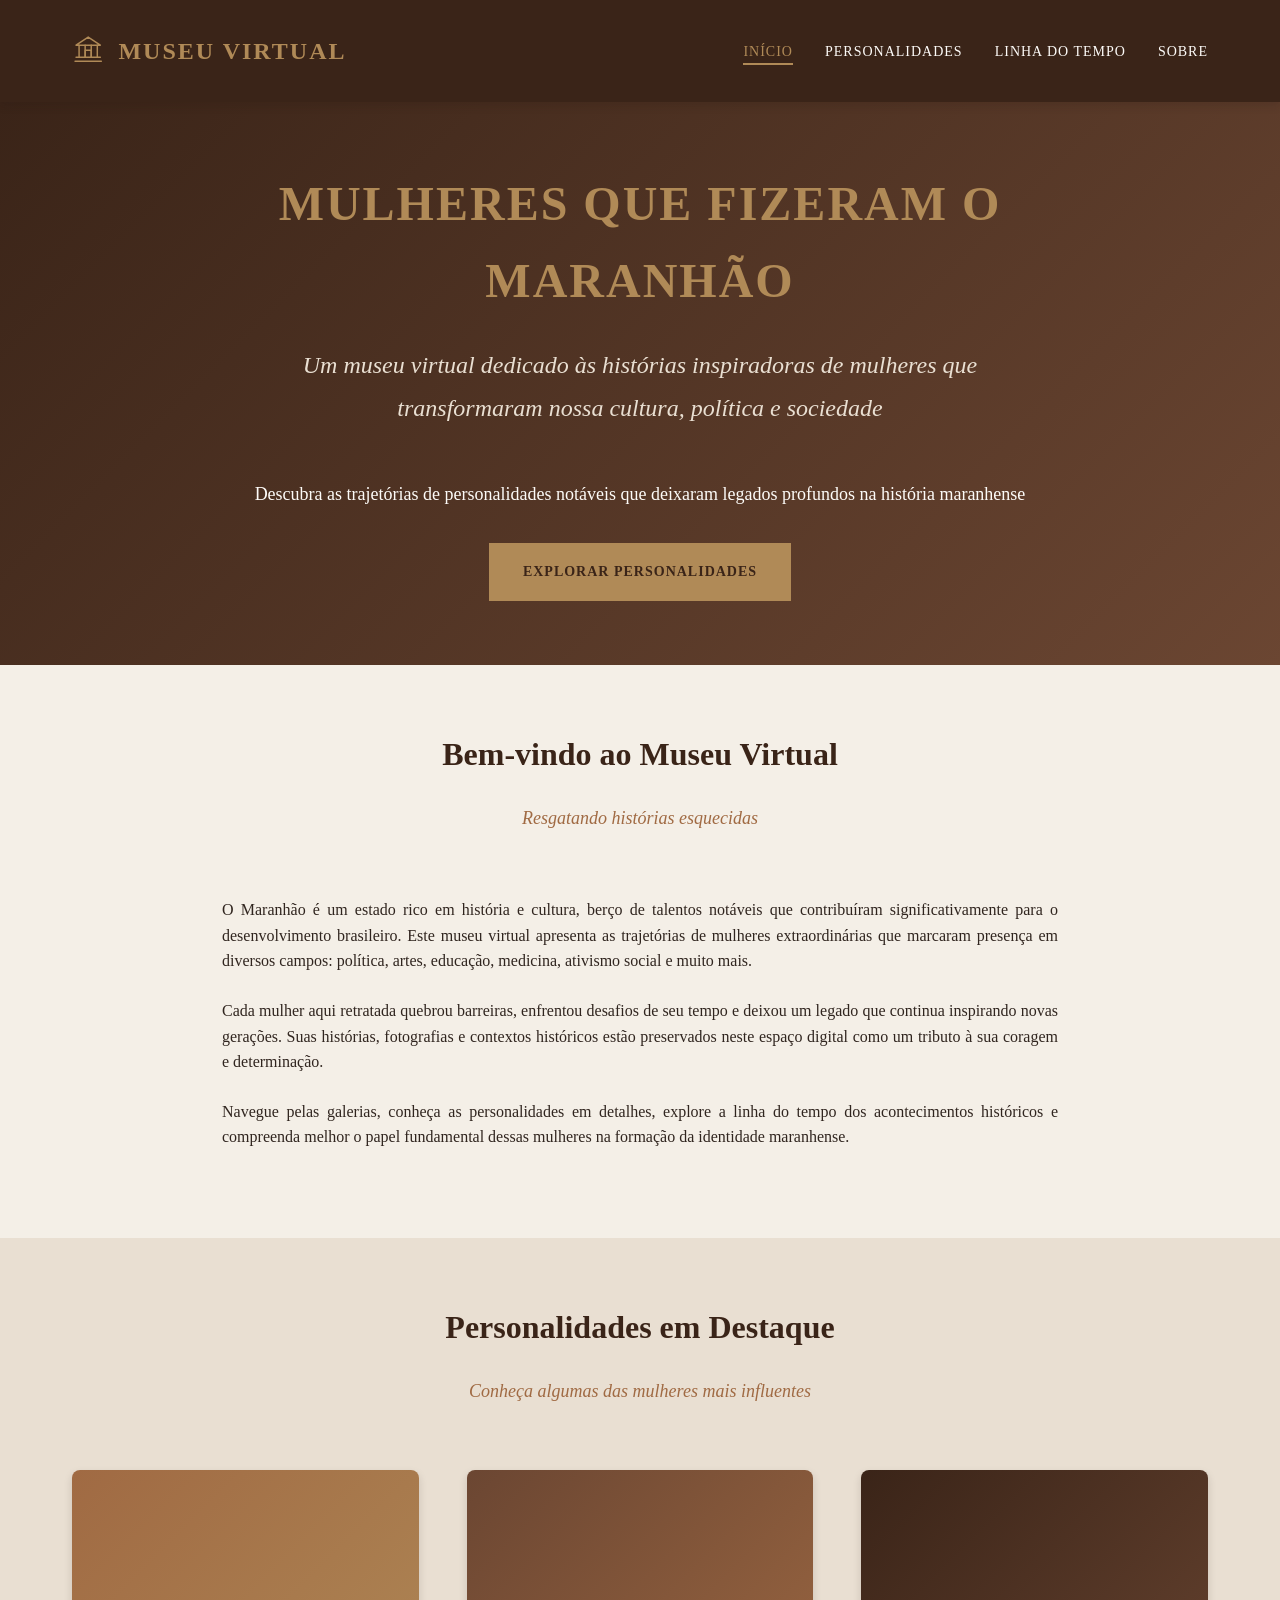
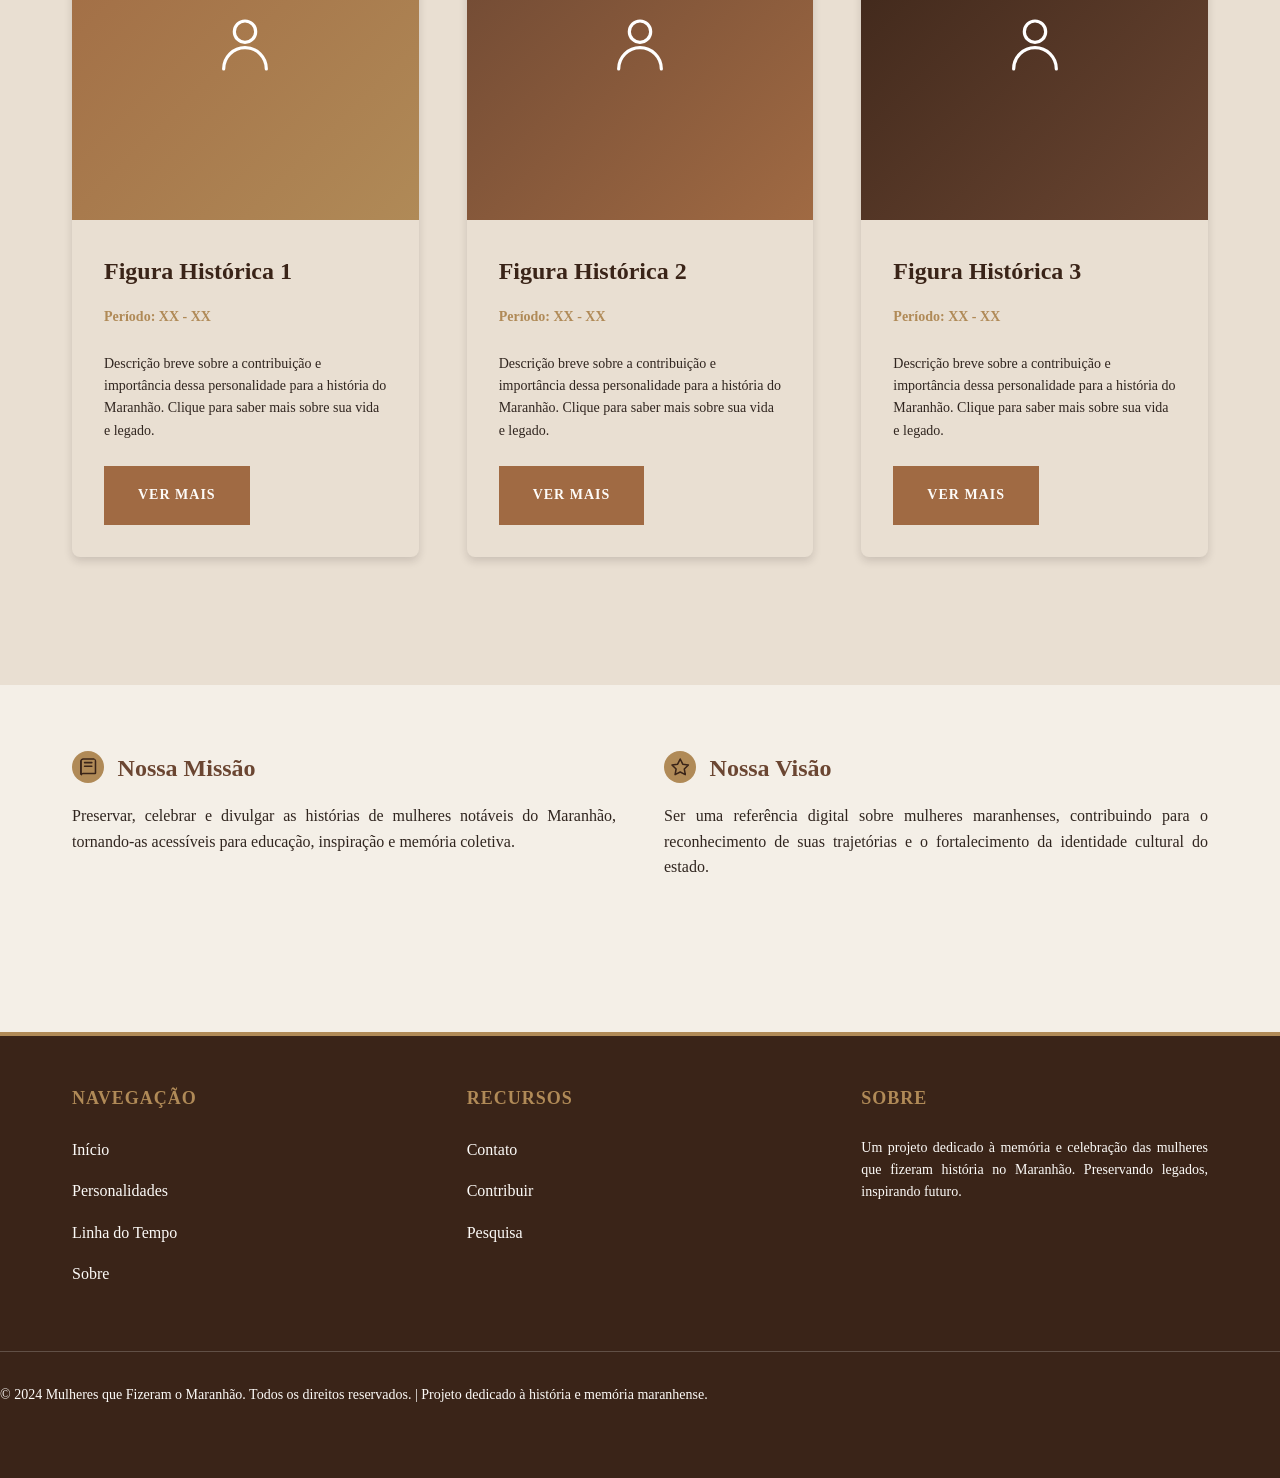
==== index.html @ a69b49c9 "project completed" ====
<!DOCTYPE html>
<html lang="pt-BR">
<head>
    <meta charset="UTF-8">
    <meta name="viewport" content="width=device-width, initial-scale=1.0">
    <meta name="description" content="Mulheres que Fizeram o Maranhão - Um museu virtual dedicado às mulheres importantes da história maranhense.">
    <title>Mulheres que Fizeram o Maranhão - Museu Virtual</title>
    <link rel="stylesheet" href="css/style.css">
</head>
<body>
    <!-- HEADER E NAVEGAÇÃO -->
    <header>
        <div class="container">
            <div class="header-content">
                <div class="logo"><svg class="icon" viewBox="0 0 32 32" aria-hidden="true"><path d="M4 12 16 4l12 8H4Z"/><path d="M7 12v12m6-12v12m6-12v12m6-12v12M4 24h24M3 28h26"/><path d="M13 24v-7h6v7"/></svg> Museu Virtual </div>
                <nav>
                    <ul>
                        <li><a href="index.html" class="active">Início</a></li>
                        <li><a href="mulheres.html">Personalidades</a></li>
                        <li><a href="timeline.html">Linha do Tempo</a></li>
                        <li><a href="sobre.html">Sobre</a></li>
                    </ul>
                </nav>
            </div>
        </div>
    </header>

    <!-- HERO SECTION -->
    <section class="hero">
        <div class="hero-content">
            <h1>Mulheres que Fizeram o Maranhão</h1>
            <p class="subtitle">Um museu virtual dedicado às histórias inspiradoras de mulheres que transformaram nossa cultura, política e sociedade</p>
            <p>Descubra as trajetórias de personalidades notáveis que deixaram legados profundos na história maranhense</p>
            <div style="margin-top: var(--spacing-lg);">
                <a href="mulheres.html" class="btn">Explorar Personalidades</a>
            </div>
        </div>
    </section>

    <!-- APRESENTAÇÃO -->
    <section>
        <div class="container-sm">
            <div class="section-title">
                <h2>Bem-vindo ao Museu Virtual</h2>
                <div class="subtitle">Resgatando histórias esquecidas</div>
            </div>
            
            <p>
                O Maranhão é um estado rico em história e cultura, berço de talentos notáveis que contribuíram significativamente para o desenvolvimento brasileiro. Este museu virtual apresenta as trajetórias de mulheres extraordinárias que marcaram presença em diversos campos: política, artes, educação, medicina, ativismo social e muito mais.
            </p>
            
            <p>
                Cada mulher aqui retratada quebrou barreiras, enfrentou desafios de seu tempo e deixou um legado que continua inspirando novas gerações. Suas histórias, fotografias e contextos históricos estão preservados neste espaço digital como um tributo à sua coragem e determinação.
            </p>
            
            <p>
                Navegue pelas galerias, conheça as personalidades em detalhes, explore a linha do tempo dos acontecimentos históricos e compreenda melhor o papel fundamental dessas mulheres na formação da identidade maranhense.
            </p>
        </div>
    </section>

    <!-- DESTAQUE: MULHERES PRINCIPAIS -->
    <section>
        <div class="container">
            <div class="section-title">
                <h2>Personalidades em Destaque</h2>
                <div class="subtitle">Conheça algumas das mulheres mais influentes</div>
            </div>

            <div class="mulheres-grid">
                <!-- Mulher 1 -->
                <div class="mulher-card">
                    <div class="mulher-card-image">
                        <div style="width: 100%; height: 100%; background: linear-gradient(135deg, #A06A43, #B08A57); display: flex; align-items: center; justify-content: center; color: white;"><svg class="icon icon-person" viewBox="0 0 24 24" aria-hidden="true"><circle cx="12" cy="7" r="4"/><path d="M4 21a8 8 0 0 1 16 0"/></svg></div>
                    </div>
                    <div class="mulher-card-content">
                        <h3>Figura Histórica 1</h3>
                        <div class="periodo">Período: XX - XX</div>
                        <p>
                            Descrição breve sobre a contribuição e importância dessa personalidade para a história do Maranhão. Clique para saber mais sobre sua vida e legado.
                        </p>
                        <a href="mulheres.html" class="btn btn-secondary" style="display: inline-block;">Ver Mais</a>
                    </div>
                </div>

                <!-- Mulher 2 -->
                <div class="mulher-card">
                    <div class="mulher-card-image">
                        <div style="width: 100%; height: 100%; background: linear-gradient(135deg, #6B4632, #A06A43); display: flex; align-items: center; justify-content: center; color: white;"><svg class="icon icon-person" viewBox="0 0 24 24" aria-hidden="true"><circle cx="12" cy="7" r="4"/><path d="M4 21a8 8 0 0 1 16 0"/></svg></div>
                    </div>
                    <div class="mulher-card-content">
                        <h3>Figura Histórica 2</h3>
                        <div class="periodo">Período: XX - XX</div>
                        <p>
                            Descrição breve sobre a contribuição e importância dessa personalidade para a história do Maranhão. Clique para saber mais sobre sua vida e legado.
                        </p>
                        <a href="mulheres.html" class="btn btn-secondary" style="display: inline-block;">Ver Mais</a>
                    </div>
                </div>

                <!-- Mulher 3 -->
                <div class="mulher-card">
                    <div class="mulher-card-image">
                        <div style="width: 100%; height: 100%; background: linear-gradient(135deg, #3A2418, #6B4632); display: flex; align-items: center; justify-content: center; color: white;"><svg class="icon icon-person" viewBox="0 0 24 24" aria-hidden="true"><circle cx="12" cy="7" r="4"/><path d="M4 21a8 8 0 0 1 16 0"/></svg></div>
                    </div>
                    <div class="mulher-card-content">
                        <h3>Figura Histórica 3</h3>
                        <div class="periodo">Período: XX - XX</div>
                        <p>
                            Descrição breve sobre a contribuição e importância dessa personalidade para a história do Maranhão. Clique para saber mais sobre sua vida e legado.
                        </p>
                        <a href="mulheres.html" class="btn btn-secondary" style="display: inline-block;">Ver Mais</a>
                    </div>
                </div>
            </div>
        </div>
    </section>

    <!-- MISSÃO E VISÃO -->
    <section>
        <div class="container">
            <div style="display: grid; grid-template-columns: 1fr 1fr; gap: var(--spacing-xl);">
                <div>
                    <h3><svg class="icon" viewBox="0 0 24 24" aria-hidden="true"><path d="M4 5.5A2.5 2.5 0 0 1 6.5 3H20v16H6.5A2.5 2.5 0 0 0 4 21V5.5Z"/><path d="M4 5.5V21m4-14h8m-8 4h8"/></svg> Nossa Missão</h3>
                    <p>
                        Preservar, celebrar e divulgar as histórias de mulheres notáveis do Maranhão, tornando-as acessíveis para educação, inspiração e memória coletiva.
                    </p>
                </div>
                <div>
                    <h3><svg class="icon" viewBox="0 0 24 24" aria-hidden="true"><path d="m12 3 2.8 5.7 6.2.9-4.5 4.4 1.1 6.2-5.6-2.9-5.6 2.9 1.1-6.2L3 9.6l6.2-.9L12 3Z"/></svg> Nossa Visão</h3>
                    <p>
                        Ser uma referência digital sobre mulheres maranhenses, contribuindo para o reconhecimento de suas trajetórias e o fortalecimento da identidade cultural do estado.
                    </p>
                </div>
            </div>
        </div>
    </section>

    <!-- FOOTER -->
    <footer>
        <div class="container">
            <div>
                <h4>Navegação</h4>
                <ul>
                    <li><a href="index.html">Início</a></li>
                    <li><a href="mulheres.html">Personalidades</a></li>
                    <li><a href="timeline.html">Linha do Tempo</a></li>
                    <li><a href="sobre.html">Sobre</a></li>
                </ul>
            </div>
            
            <div>
                <h4>Recursos</h4>
                <ul>
                    <li><a href="#contato">Contato</a></li>
                    <li><a href="#contribuir">Contribuir</a></li>
                    <li><a href="#pesquisa">Pesquisa</a></li>
                </ul>
            </div>
            
            <div>
                <h4>Sobre</h4>
                <p style="font-size: var(--font-size-sm);">
                    Um projeto dedicado à memória e celebração das mulheres que fizeram história no Maranhão. Preservando legados, inspirando futuro.
                </p>
            </div>
        </div>
        
        <div class="footer-bottom">
            <p>&copy; 2024 Mulheres que Fizeram o Maranhão. Todos os direitos reservados. | Projeto dedicado à história e memória maranhense.</p>
        </div>
    </footer>
</body>
</html>
---- css/style.css ----
/* ====================================
   VARIÁVEIS DE CORES
   ==================================== */
:root {
  --color-primary: #3A2418;
  --color-secondary: #6B4632;
  --color-accent: #A06A43;
  --color-gold: #B08A57;
  --color-background: #F4EFE7;
  --color-surface: #E9DFD2;
  --color-dark: #211711;
  --color-text: #30251F;
  --color-light: #FDFBF8;
  --color-green: #2D4A3E;
  
  /* Espaçamento e dimensões */
  --spacing-xs: 0.5rem;
  --spacing-sm: 1rem;
  --spacing-md: 1.5rem;
  --spacing-lg: 2rem;
  --spacing-xl: 3rem;
  --spacing-xxl: 4rem;
  
  /* Tipografia */
  --font-size-base: 16px;
  --font-size-sm: 14px;
  --font-size-md: 18px;
  --font-size-lg: 24px;
  --font-size-xl: 32px;
  --font-size-xxl: 48px;
  
  /* Sombras e transições */
  --shadow-sm: 0 2px 4px rgba(33, 23, 17, 0.1);
  --shadow-md: 0 4px 8px rgba(33, 23, 17, 0.15);
  --shadow-lg: 0 8px 16px rgba(33, 23, 17, 0.2);
  --transition-smooth: all 0.3s ease-in-out;
}

/* ====================================
   RESET E ESTILOS GLOBAIS
   ==================================== */
* {
  margin: 0;
  padding: 0;
  box-sizing: border-box;
}

html {
  scroll-behavior: smooth;
}

body {
  font-family: 'Georgia', 'Times New Roman', serif;
  font-size: var(--font-size-base);
  line-height: 1.6;
  color: var(--color-text);
  background-color: var(--color-background);
}

/* ====================================
   TIPOGRAFIA
   ==================================== */
h1 {
  font-size: var(--font-size-xxl);
  font-weight: 700;
  color: var(--color-primary);
  margin-bottom: var(--spacing-md);
  letter-spacing: -0.5px;
}

h2 {
  font-size: var(--font-size-xl);
  font-weight: 700;
  color: var(--color-primary);
  margin-bottom: var(--spacing-md);
  border-bottom: 3px solid var(--color-gold);
  padding-bottom: var(--spacing-sm);
  display: inline-block;
}

h3 {
  font-size: var(--font-size-lg);
  font-weight: 600;
  color: var(--color-secondary);
  margin-bottom: var(--spacing-sm);
}

h4 {
  font-size: var(--font-size-md);
  font-weight: 600;
  color: var(--color-text);
  margin-bottom: var(--spacing-sm);
}

p {
  margin-bottom: var(--spacing-md);
  text-align: justify;
}

a {
  color: var(--color-accent);
  text-decoration: none;
  transition: var(--transition-smooth);
  border-bottom: 1px solid transparent;
}

a:hover {
  color: var(--color-gold);
  border-bottom: 1px solid var(--color-gold);
}

/* ====================================
   CONTAINER E LAYOUT
   ==================================== */
.container {
  max-width: 1200px;
  margin: 0 auto;
  padding: 0 var(--spacing-lg);
}

.container-sm {
  max-width: 900px;
  margin: 0 auto;
  padding: 0 var(--spacing-lg);
}

/* ====================================
   HEADER E NAVEGAÇÃO
   ==================================== */
header {
  background-color: var(--color-primary);
  color: var(--color-light);
  padding: var(--spacing-lg) 0;
  position: sticky;
  top: 0;
  z-index: 100;
  box-shadow: var(--shadow-md);
}

.header-content {
  display: flex;
  justify-content: space-between;
  align-items: center;
  flex-wrap: wrap;
}

.logo {
  font-size: var(--font-size-lg);
  font-weight: 700;
  text-transform: uppercase;
  letter-spacing: 2px;
  color: var(--color-gold);
}

.icon {
  width: 1.35em;
  height: 1.35em;
  display: inline-block;
  padding: 0.22em;
  margin-right: 0.3em;
  vertical-align: -0.32em;
  color: var(--color-primary);
  background-color: var(--color-gold);
  border-radius: 50%;
  fill: none;
  stroke: currentColor;
  stroke-linecap: round;
  stroke-linejoin: round;
  stroke-width: 1.7;
  transition: transform var(--transition-smooth), background-color var(--transition-smooth);
}

h3:hover .icon {
  transform: translateY(-2px) rotate(-4deg);
  background-color: var(--color-accent);
}

.icon-person {
  width: 4rem;
  height: 4rem;
  padding: 0;
  margin: 0;
  color: currentColor;
  background-color: transparent;
  border-radius: 0;
  stroke-width: 1.2;
}

.logo .icon {
  width: 1.35em;
  height: 1.35em;
  padding: 0;
  margin-right: 0.25em;
  color: var(--color-gold);
  background-color: transparent;
  border-radius: 0;
  vertical-align: -0.28em;
  stroke-width: 1.45;
}

nav ul {
  list-style: none;
  display: flex;
  gap: var(--spacing-lg);
  flex-wrap: wrap;
}

nav a {
  color: var(--color-light);
  font-size: var(--font-size-sm);
  text-transform: uppercase;
  letter-spacing: 1px;
  border-bottom: 2px solid transparent;
  padding-bottom: 4px;
}

nav a:hover {
  border-bottom-color: var(--color-gold);
  color: var(--color-gold);
}

nav a.active {
  color: var(--color-gold);
  border-bottom-color: var(--color-gold);
}

/* ====================================
   HERO SECTION
   ==================================== */
.hero {
  background: linear-gradient(135deg, var(--color-primary) 0%, var(--color-secondary) 100%);
  color: var(--color-light);
  padding: var(--spacing-xxl) 0;
  text-align: center;
  min-height: 500px;
  display: flex;
  align-items: center;
  justify-content: center;
}

.hero-content {
  max-width: 800px;
}

.hero h1 {
  font-size: var(--font-size-xxl);
  color: var(--color-gold);
  margin-bottom: var(--spacing-md);
  text-transform: uppercase;
  letter-spacing: 2px;
}

.hero .subtitle {
  font-size: var(--font-size-lg);
  color: var(--color-surface);
  margin-bottom: var(--spacing-xl);
  font-style: italic;
}

.hero p {
  font-size: var(--font-size-md);
  line-height: 1.8;
  text-align: center;
}

/* ====================================
   BOTÕES
   ==================================== */
.btn {
  display: inline-block;
  padding: var(--spacing-sm) var(--spacing-lg);
  background-color: var(--color-gold);
  color: var(--color-primary);
  border: 2px solid var(--color-gold);
  font-weight: 600;
  text-transform: uppercase;
  letter-spacing: 1px;
  cursor: pointer;
  transition: var(--transition-smooth);
  font-size: var(--font-size-sm);
}

.btn:hover {
  background-color: transparent;
  color: var(--color-gold);
}

.btn-secondary {
  background-color: var(--color-accent);
  border-color: var(--color-accent);
  color: var(--color-light);
}

.btn-secondary:hover {
  background-color: transparent;
  color: var(--color-accent);
}

/* ====================================
   GRID DE MULHERES
   ==================================== */
.mulheres-grid {
  display: grid;
  grid-template-columns: repeat(auto-fit, minmax(300px, 1fr));
  gap: var(--spacing-xl);
  margin: var(--spacing-xxl) 0;
}

.mulher-card {
  background-color: var(--color-surface);
  border-radius: 8px;
  overflow: hidden;
  box-shadow: var(--shadow-md);
  transition: var(--transition-smooth);
  cursor: pointer;
}

.mulher-card:hover {
  transform: translateY(-8px);
  box-shadow: var(--shadow-lg);
}

.mulher-card-image {
  width: 100%;
  height: 350px;
  background-color: var(--color-gold);
  overflow: hidden;
}

.mulher-card-image img {
  width: 100%;
  height: 100%;
  object-fit: cover;
  transition: var(--transition-smooth);
}

.mulher-card:hover .mulher-card-image img {
  transform: scale(1.05);
}

.mulher-card-content {
  padding: var(--spacing-lg);
}

.mulher-card-content h3 {
  color: var(--color-primary);
  margin-bottom: var(--spacing-sm);
  font-size: var(--font-size-lg);
}

.mulher-card-content .periodo {
  color: var(--color-gold);
  font-size: var(--font-size-sm);
  font-weight: 600;
  margin-bottom: var(--spacing-md);
}

.mulher-card-content p {
  color: var(--color-text);
  font-size: var(--font-size-sm);
  line-height: 1.6;
  text-align: left;
  margin-bottom: var(--spacing-md);
}

/* ====================================
   SEÇÕES
   ==================================== */
section {
  padding: var(--spacing-xxl) 0;
}

section:nth-child(even) {
  background-color: var(--color-surface);
}

.section-title {
  text-align: center;
  margin-bottom: var(--spacing-xxl);
}

.section-title h2 {
  display: block;
  border: none;
  padding: 0;
  font-size: var(--font-size-xl);
}

.section-title .subtitle {
  color: var(--color-accent);
  font-style: italic;
  font-size: var(--font-size-md);
  margin-top: var(--spacing-sm);
}

/* ====================================
   TIMELINE
   ==================================== */
.timeline {
  position: relative;
  padding: var(--spacing-xl) 0;
}

.timeline::before {
  content: '';
  position: absolute;
  left: 50%;
  top: 0;
  bottom: 0;
  width: 3px;
  background-color: var(--color-gold);
  transform: translateX(-50%);
}

.timeline-item {
  margin-bottom: var(--spacing-xxl);
  position: relative;
}

.timeline-item:nth-child(odd) .timeline-content {
  margin-left: 0;
  margin-right: auto;
  width: calc(50% - 2rem);
  text-align: right;
}

.timeline-item:nth-child(even) .timeline-content {
  margin-left: auto;
  margin-right: 0;
  width: calc(50% - 2rem);
  text-align: left;
}

.timeline-dot {
  position: absolute;
  left: 50%;
  top: 0;
  width: 16px;
  height: 16px;
  background-color: var(--color-gold);
  border: 4px solid var(--color-primary);
  border-radius: 50%;
  transform: translateX(-50%);
}

.timeline-content {
  background-color: var(--color-light);
  padding: var(--spacing-lg);
  border-radius: 8px;
  box-shadow: var(--shadow-sm);
}

.timeline-content h3 {
  color: var(--color-primary);
  margin-bottom: var(--spacing-sm);
}

.timeline-year {
  color: var(--color-gold);
  font-weight: 700;
  font-size: var(--font-size-lg);
  margin-bottom: var(--spacing-sm);
}

/* ====================================
   RODAPÉ
   ==================================== */
footer {
  background-color: var(--color-primary);
  color: var(--color-light);
  padding: var(--spacing-xl) 0;
  margin-top: var(--spacing-xxl);
  border-top: 4px solid var(--color-gold);
}

footer .container {
  display: grid;
  grid-template-columns: repeat(auto-fit, minmax(250px, 1fr));
  gap: var(--spacing-xl);
  margin-bottom: var(--spacing-xl);
}

footer h4 {
  color: var(--color-gold);
  margin-bottom: var(--spacing-md);
  text-transform: uppercase;
  letter-spacing: 1px;
}

footer ul {
  list-style: none;
}

footer ul li {
  margin-bottom: var(--spacing-sm);
}

footer a {
  color: var(--color-light);
  border-bottom-color: transparent;
}

footer a:hover {
  color: var(--color-gold);
  border-bottom-color: var(--color-gold);
}

.footer-bottom {
  text-align: center;
  padding-top: var(--spacing-lg);
  border-top: 1px solid rgba(255, 255, 255, 0.2);
  font-size: var(--font-size-sm);
}

/* ====================================
   DETALHES DE MULHER
   ==================================== */
.mulher-detalhes {
  display: grid;
  grid-template-columns: 1fr 1fr;
  gap: var(--spacing-xl);
  align-items: start;
  margin: var(--spacing-xxl) 0;
}

.mulher-detalhes-image {
  width: 100%;
  border-radius: 8px;
  overflow: hidden;
  box-shadow: var(--shadow-lg);
}

.mulher-detalhes-image img {
  width: 100%;
  height: auto;
  display: block;
}

.mulher-detalhes-content h2 {
  border: none;
  padding: 0;
  margin-bottom: var(--spacing-sm);
}

.mulher-detalhes-content .periodo {
  color: var(--color-gold);
  font-size: var(--font-size-md);
  font-weight: 600;
  margin-bottom: var(--spacing-lg);
  display: block;
}

.mulher-detalhes-content p {
  text-align: justify;
  margin-bottom: var(--spacing-md);
}

.destaque {
  background-color: var(--color-light);
  border-left: 4px solid var(--color-gold);
  padding: var(--spacing-lg);
  margin: var(--spacing-lg) 0;
  border-radius: 4px;
}

.destaque p {
  margin-bottom: 0;
  font-style: italic;
  color: var(--color-secondary);
}

/* ====================================
   SOBRE
   ==================================== */
.about-section {
  display: grid;
  grid-template-columns: 1fr 1fr;
  gap: var(--spacing-xl);
  align-items: center;
}

.about-image {
  width: 100%;
  border-radius: 8px;
  overflow: hidden;
  box-shadow: var(--shadow-lg);
}

.about-image img {
  width: 100%;
  height: auto;
  display: block;
}

.about-content h2 {
  border: none;
  padding: 0;
  margin-bottom: var(--spacing-md);
}

.about-content p {
  text-align: justify;
  margin-bottom: var(--spacing-md);
}

/* ====================================
   RESPONSIVIDADE
   ==================================== */
@media (max-width: 768px) {
  .container,
  .container-sm {
    padding: 0 var(--spacing-md);
  }
  
  .header-content {
    flex-direction: column;
    gap: var(--spacing-md);
  }
  
  nav ul {
    gap: var(--spacing-md);
    justify-content: center;
    width: 100%;
  }
  
  h1 {
    font-size: var(--font-size-xl);
  }
  
  h2 {
    font-size: var(--font-size-lg);
  }
  
  .hero {
    min-height: 350px;
    padding: var(--spacing-xl) 0;
  }
  
  .hero h1 {
    font-size: var(--font-size-xl);
  }
  
  .hero .subtitle {
    font-size: var(--font-size-md);
  }
  
  .mulheres-grid {
    grid-template-columns: 1fr;
  }
  
  .timeline::before {
    left: 0;
  }
  
  .timeline-item:nth-child(odd) .timeline-content,
  .timeline-item:nth-child(even) .timeline-content {
    width: 100%;
    margin-left: var(--spacing-xl);
    margin-right: 0;
    text-align: left;
  }
  
  .timeline-dot {
    left: 0;
  }
  
  .mulher-detalhes,
  .about-section {
    grid-template-columns: 1fr;
  }
  
  footer .container {
    grid-template-columns: 1fr;
  }
}

@media (max-width: 480px) {
  body {
    font-size: 14px;
  }
  
  h1 {
    font-size: var(--font-size-lg);
  }
  
  h2 {
    font-size: var(--font-size-md);
  }
  
  .btn {
    padding: var(--spacing-xs) var(--spacing-md);
    font-size: 12px;
  }
  
  nav ul {
    flex-direction: column;
    gap: var(--spacing-sm);
  }
  
  section {
    padding: var(--spacing-xl) 0;
  }
}
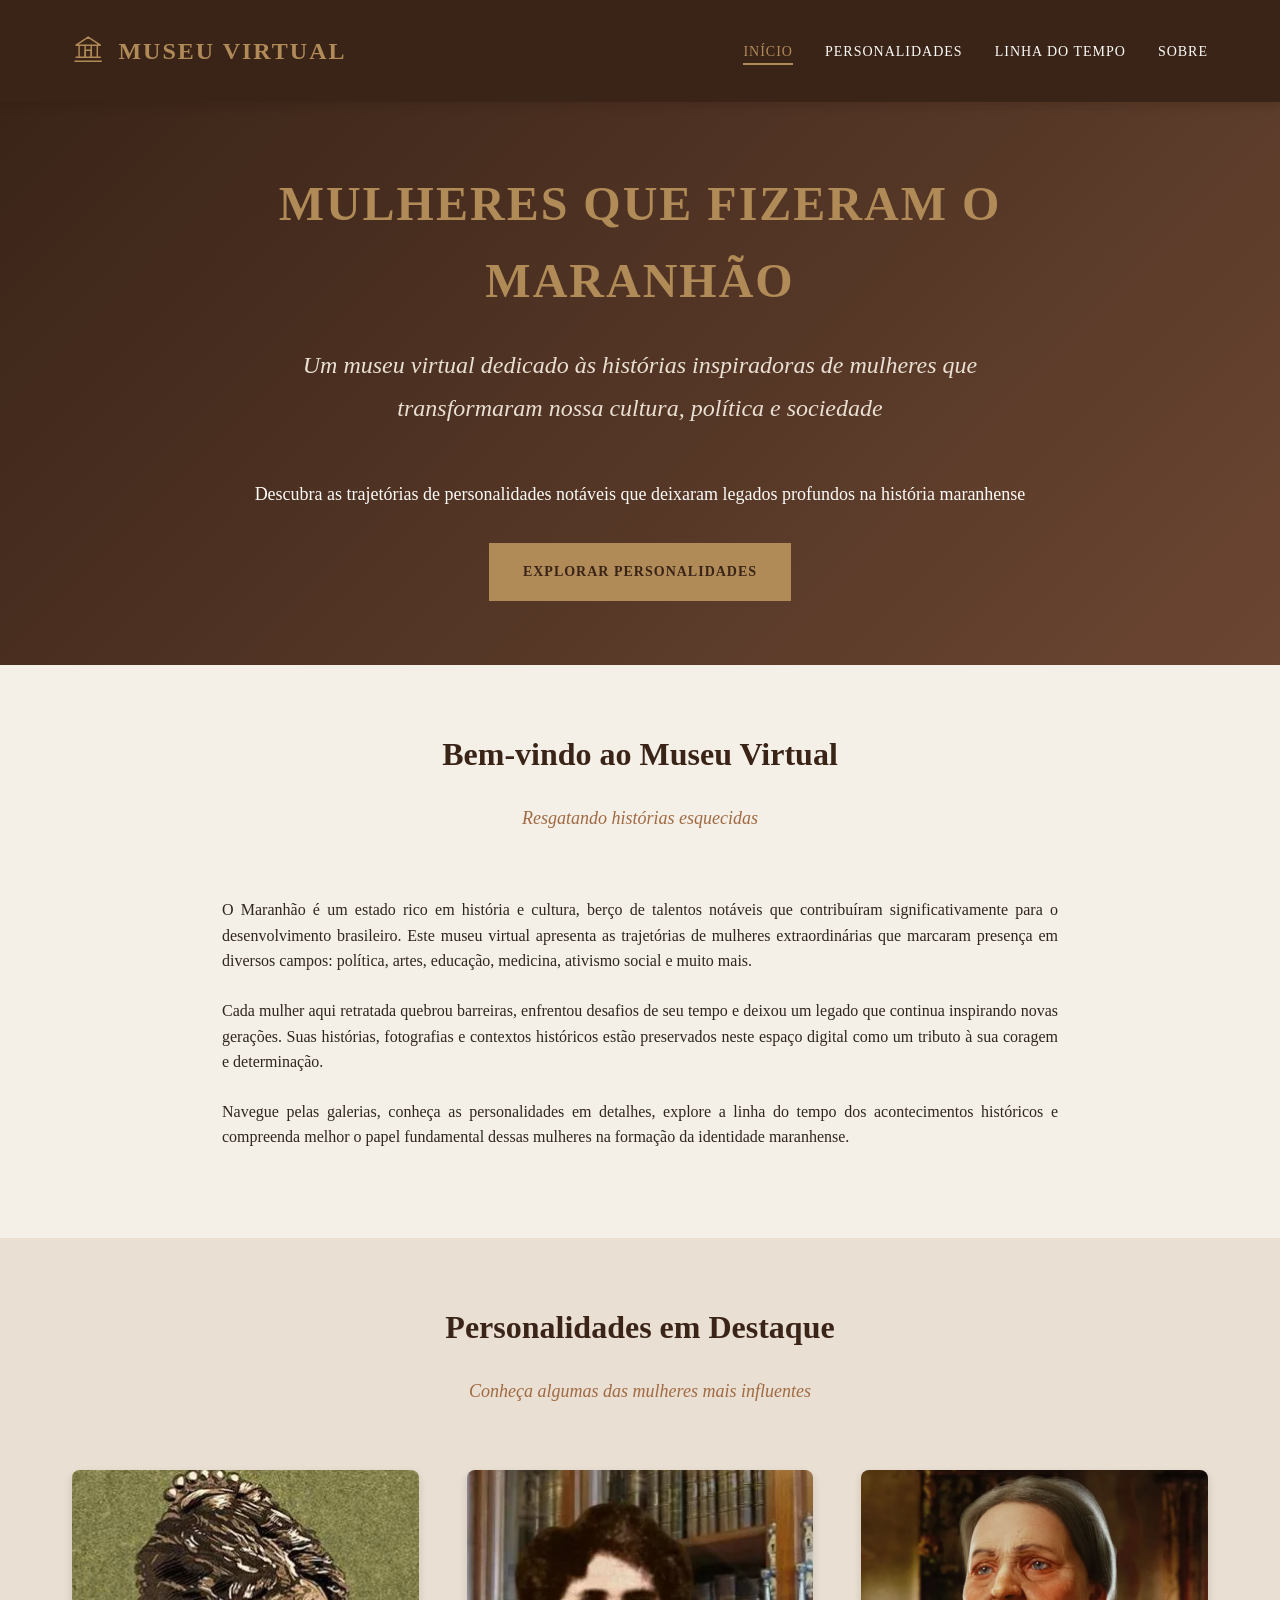
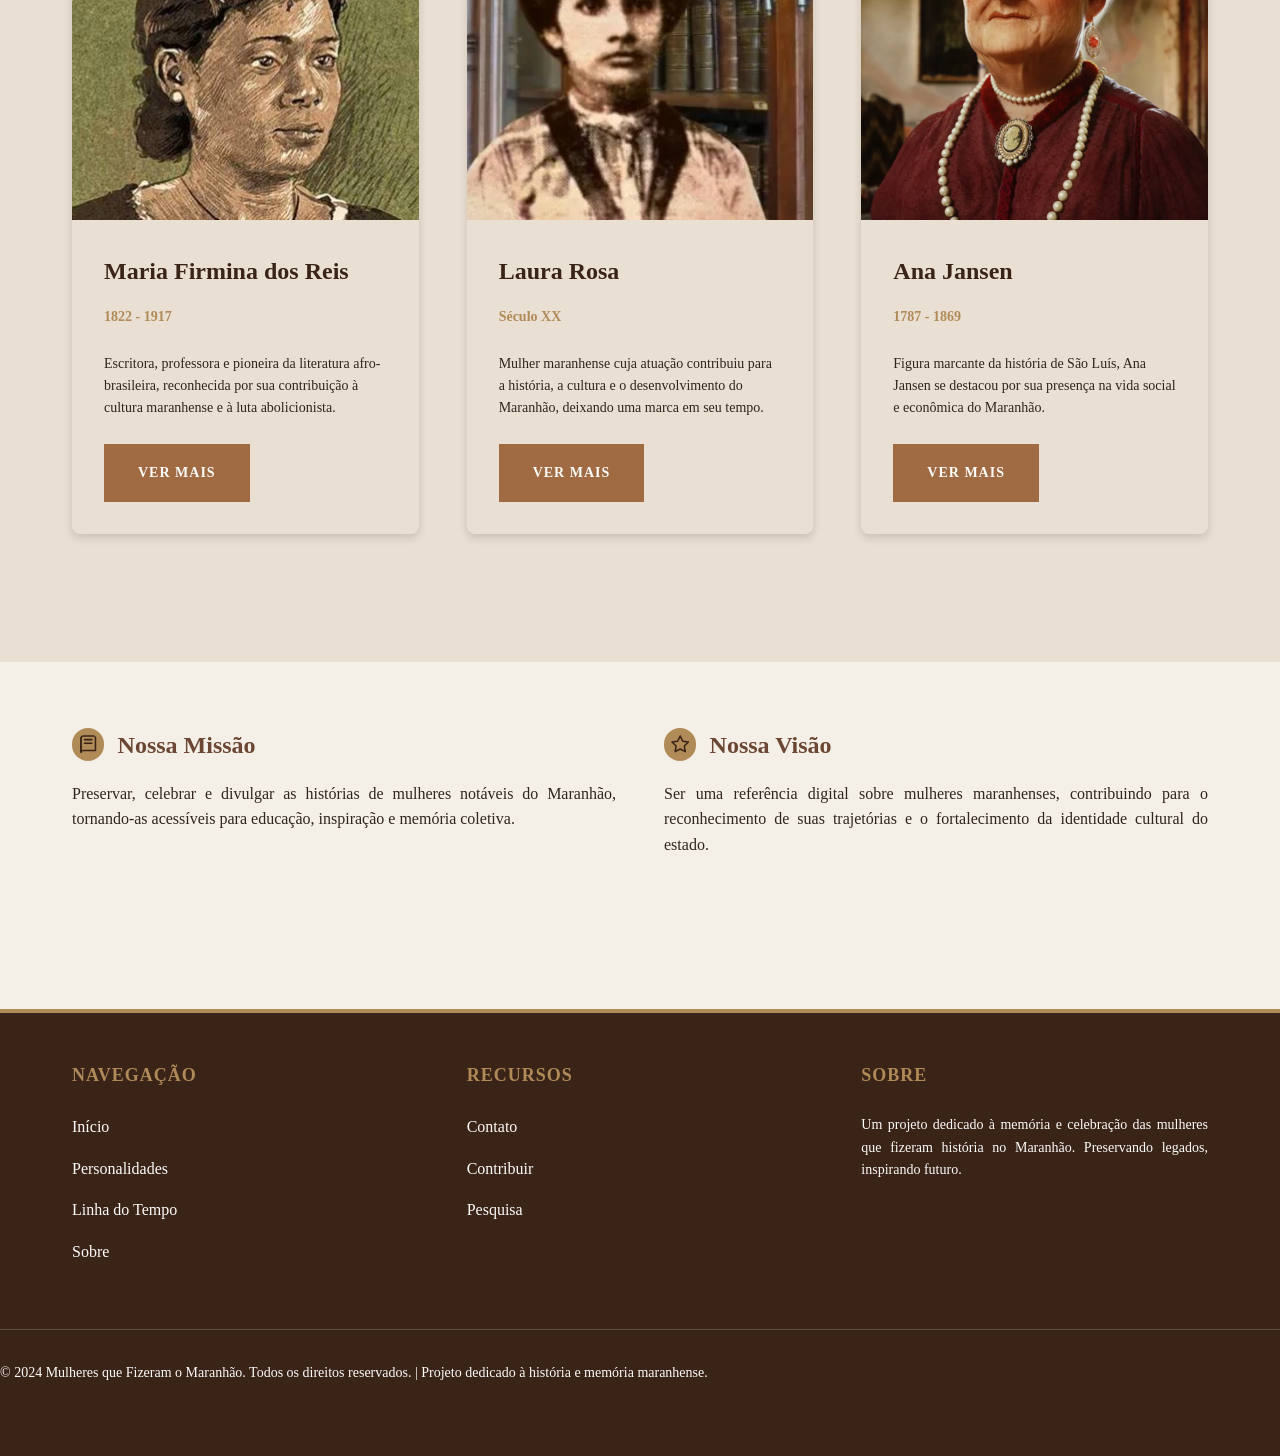
==== commit b9a63034: "atualização" ====
--- a/index.html
+++ b/index.html
@@ -69,49 +69,43 @@
 
             <div class="mulheres-grid">
                 <!-- Mulher 1 -->
-                <div class="mulher-card">
+                <article class="mulher-card">
                     <div class="mulher-card-image">
-                        <div style="width: 100%; height: 100%; background: linear-gradient(135deg, #A06A43, #B08A57); display: flex; align-items: center; justify-content: center; color: white;"><svg class="icon icon-person" viewBox="0 0 24 24" aria-hidden="true"><circle cx="12" cy="7" r="4"/><path d="M4 21a8 8 0 0 1 16 0"/></svg></div>
+                        <img src="images/mulheres/mariafirmina.png" alt="Maria Firmina dos Reis" loading="lazy">
                     </div>
                     <div class="mulher-card-content">
-                        <h3>Figura Histórica 1</h3>
-                        <div class="periodo">Período: XX - XX</div>
-                        <p>
-                            Descrição breve sobre a contribuição e importância dessa personalidade para a história do Maranhão. Clique para saber mais sobre sua vida e legado.
-                        </p>
-                        <a href="mulheres.html" class="btn btn-secondary" style="display: inline-block;">Ver Mais</a>
+                        <h3>Maria Firmina dos Reis</h3>
+                        <div class="periodo">1822 - 1917</div>
+                        <p>Escritora, professora e pioneira da literatura afro-brasileira, reconhecida por sua contribuição à cultura maranhense e à luta abolicionista.</p>
+                        <a href="mulheres.html#maria-firmina-dos-reis" class="btn btn-secondary" style="display: inline-block;">Ver Mais</a>
                     </div>
-                </div>
+                </article>
 
                 <!-- Mulher 2 -->
-                <div class="mulher-card">
+                <article class="mulher-card">
                     <div class="mulher-card-image">
-                        <div style="width: 100%; height: 100%; background: linear-gradient(135deg, #6B4632, #A06A43); display: flex; align-items: center; justify-content: center; color: white;"><svg class="icon icon-person" viewBox="0 0 24 24" aria-hidden="true"><circle cx="12" cy="7" r="4"/><path d="M4 21a8 8 0 0 1 16 0"/></svg></div>
+                        <img src="images/mulheres/laurarosa.png" alt="Laura Rosa" loading="lazy">
                     </div>
                     <div class="mulher-card-content">
-                        <h3>Figura Histórica 2</h3>
-                        <div class="periodo">Período: XX - XX</div>
-                        <p>
-                            Descrição breve sobre a contribuição e importância dessa personalidade para a história do Maranhão. Clique para saber mais sobre sua vida e legado.
-                        </p>
-                        <a href="mulheres.html" class="btn btn-secondary" style="display: inline-block;">Ver Mais</a>
+                        <h3>Laura Rosa</h3>
+                        <div class="periodo">Século XX</div>
+                        <p>Mulher maranhense cuja atuação contribuiu para a história, a cultura e o desenvolvimento do Maranhão, deixando uma marca em seu tempo.</p>
+                        <a href="mulheres.html#laura-rosa" class="btn btn-secondary" style="display: inline-block;">Ver Mais</a>
                     </div>
-                </div>
+                </article>
 
                 <!-- Mulher 3 -->
-                <div class="mulher-card">
+                <article class="mulher-card">
                     <div class="mulher-card-image">
-                        <div style="width: 100%; height: 100%; background: linear-gradient(135deg, #3A2418, #6B4632); display: flex; align-items: center; justify-content: center; color: white;"><svg class="icon icon-person" viewBox="0 0 24 24" aria-hidden="true"><circle cx="12" cy="7" r="4"/><path d="M4 21a8 8 0 0 1 16 0"/></svg></div>
+                        <img src="images/mulheres/anajansen.png" alt="Ana Jansen" loading="lazy">
                     </div>
                     <div class="mulher-card-content">
-                        <h3>Figura Histórica 3</h3>
-                        <div class="periodo">Período: XX - XX</div>
-                        <p>
-                            Descrição breve sobre a contribuição e importância dessa personalidade para a história do Maranhão. Clique para saber mais sobre sua vida e legado.
-                        </p>
-                        <a href="mulheres.html" class="btn btn-secondary" style="display: inline-block;">Ver Mais</a>
+                        <h3>Ana Jansen</h3>
+                        <div class="periodo">1787 - 1869</div>
+                        <p>Figura marcante da história de São Luís, Ana Jansen se destacou por sua presença na vida social e econômica do Maranhão.</p>
+                        <a href="mulheres.html#ana-jansen" class="btn btn-secondary" style="display: inline-block;">Ver Mais</a>
                     </div>
-                </div>
+                </article>
             </div>
         </div>
     </section>
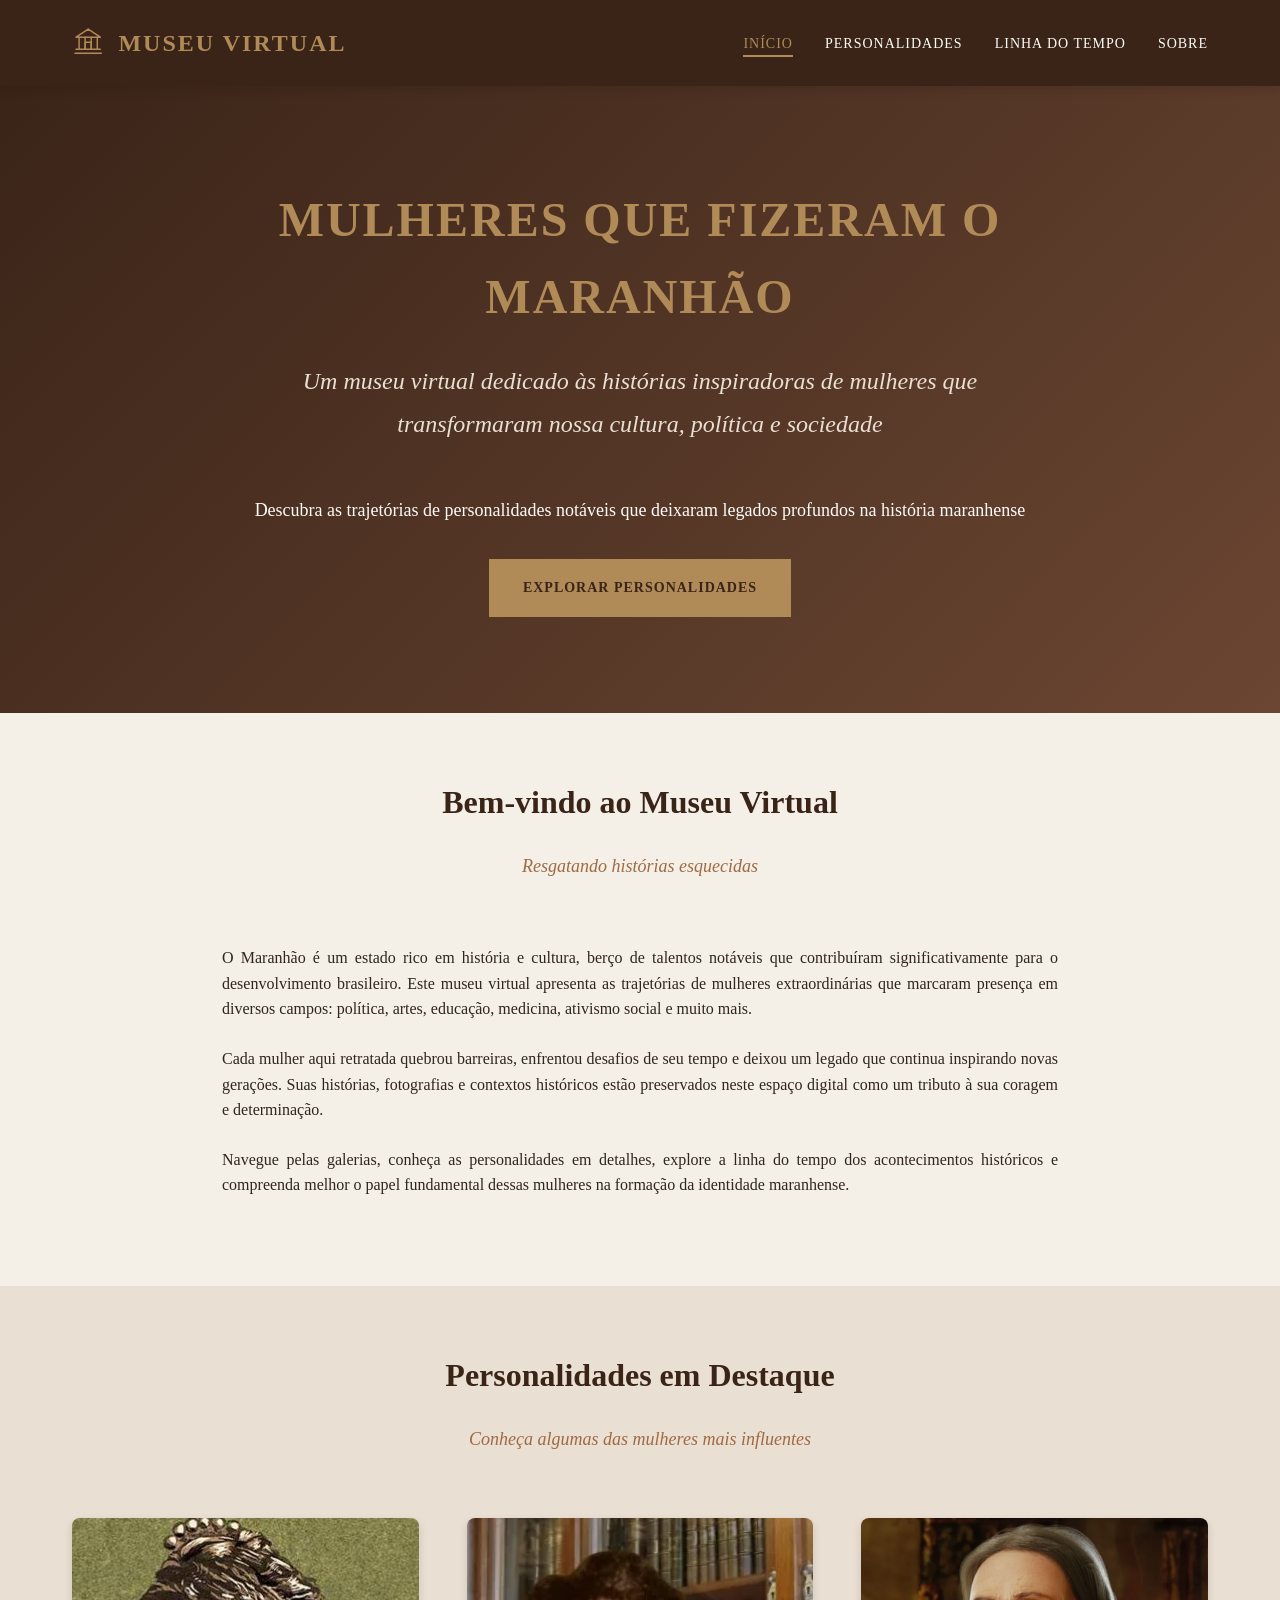
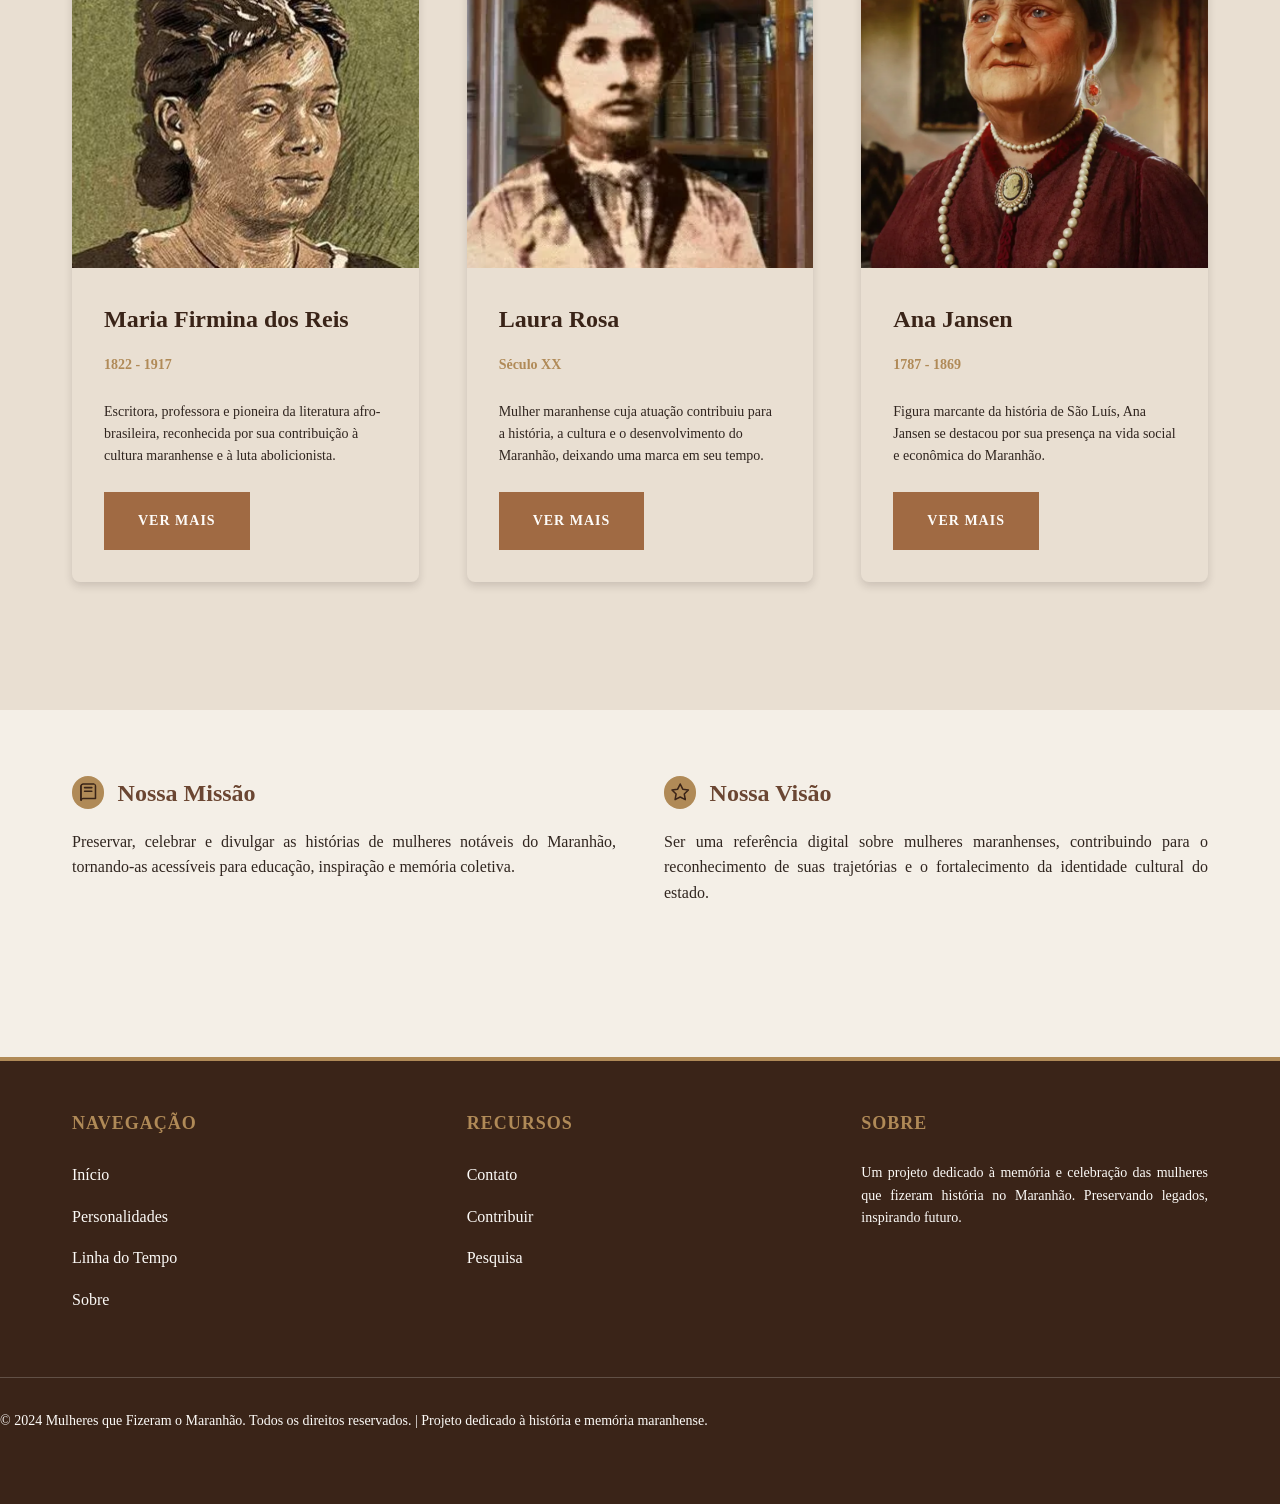
==== commit a5d7f75f: "att" ====
--- a/index.html
+++ b/index.html
@@ -13,7 +13,12 @@
         <div class="container">
             <div class="header-content">
                 <div class="logo"><svg class="icon" viewBox="0 0 32 32" aria-hidden="true"><path d="M4 12 16 4l12 8H4Z"/><path d="M7 12v12m6-12v12m6-12v12m6-12v12M4 24h24M3 28h26"/><path d="M13 24v-7h6v7"/></svg> Museu Virtual </div>
-                <nav>
+                <button class="menu-toggle" type="button" aria-expanded="false" aria-controls="site-navigation" aria-label="Abrir menu">
+                    <span></span>
+                    <span></span>
+                    <span></span>
+                </button>
+                <nav id="site-navigation">
                     <ul>
                         <li><a href="index.html" class="active">Início</a></li>
                         <li><a href="mulheres.html">Personalidades</a></li>
@@ -164,5 +169,6 @@
             <p>&copy; 2024 Mulheres que Fizeram o Maranhão. Todos os direitos reservados. | Projeto dedicado à história e memória maranhense.</p>
         </div>
     </footer>
+    <script src="js/menu.js"></script>
 </body>
 </html>
--- a/css/style.css
+++ b/css/style.css
@@ -55,6 +55,7 @@
   line-height: 1.6;
   color: var(--color-text);
   background-color: var(--color-background);
+  overflow-x: hidden;
 }
 
 /* ====================================
@@ -116,12 +117,14 @@
   max-width: 1200px;
   margin: 0 auto;
   padding: 0 var(--spacing-lg);
+  width: 100%;
 }
 
 .container-sm {
   max-width: 900px;
   margin: 0 auto;
   padding: 0 var(--spacing-lg);
+  width: 100%;
 }
 
 /* ====================================
@@ -130,7 +133,7 @@
 header {
   background-color: var(--color-primary);
   color: var(--color-light);
-  padding: var(--spacing-lg) 0;
+  padding: var(--spacing-md) 0;
   position: sticky;
   top: 0;
   z-index: 100;
@@ -142,6 +145,36 @@
   justify-content: space-between;
   align-items: center;
   flex-wrap: wrap;
+}
+
+.menu-toggle {
+  display: none;
+  width: 44px;
+  height: 44px;
+  padding: 9px;
+  background: transparent;
+  border: 1px solid var(--color-gold);
+  cursor: pointer;
+}
+
+.menu-toggle span {
+  display: block;
+  height: 2px;
+  margin: 5px 0;
+  background-color: var(--color-gold);
+  transition: transform 0.2s ease, opacity 0.2s ease;
+}
+
+.menu-toggle[aria-expanded="true"] span:nth-child(1) {
+  transform: translateY(7px) rotate(45deg);
+}
+
+.menu-toggle[aria-expanded="true"] span:nth-child(2) {
+  opacity: 0;
+}
+
+.menu-toggle[aria-expanded="true"] span:nth-child(3) {
+  transform: translateY(-7px) rotate(-45deg);
 }
 
 .logo {
@@ -230,9 +263,9 @@
 .hero {
   background: linear-gradient(135deg, var(--color-primary) 0%, var(--color-secondary) 100%);
   color: var(--color-light);
-  padding: var(--spacing-xxl) 0;
+  padding: clamp(3rem, 8vw, 6rem) var(--spacing-md);
   text-align: center;
-  min-height: 500px;
+  min-height: clamp(300px, 42vh, 500px);
   display: flex;
   align-items: center;
   justify-content: center;
@@ -240,10 +273,11 @@
 
 .hero-content {
   max-width: 800px;
+  width: 100%;
 }
 
 .hero h1 {
-  font-size: var(--font-size-xxl);
+  font-size: clamp(2rem, 5vw, var(--font-size-xxl));
   color: var(--color-gold);
   margin-bottom: var(--spacing-md);
   text-transform: uppercase;
@@ -251,7 +285,7 @@
 }
 
 .hero .subtitle {
-  font-size: var(--font-size-lg);
+  font-size: clamp(1.1rem, 2.5vw, var(--font-size-lg));
   color: var(--color-surface);
   margin-bottom: var(--spacing-xl);
   font-style: italic;
@@ -301,7 +335,7 @@
    ==================================== */
 .mulheres-grid {
   display: grid;
-  grid-template-columns: repeat(auto-fit, minmax(300px, 1fr));
+  grid-template-columns: repeat(auto-fit, minmax(min(300px, 100%), 1fr));
   gap: var(--spacing-xl);
   margin: var(--spacing-xxl) 0;
 }
@@ -613,11 +647,28 @@
   }
   
   .header-content {
-    flex-direction: column;
-    gap: var(--spacing-md);
+    position: relative;
+    flex-direction: row;
+    gap: var(--spacing-sm);
+  }
+
+  .menu-toggle {
+    display: block;
+  }
+
+  nav {
+    display: none;
+    flex-basis: 100%;
+    width: 100%;
+    padding-top: var(--spacing-sm);
+  }
+
+  nav.is-open {
+    display: block;
   }
   
   nav ul {
+    display: flex;
     gap: var(--spacing-md);
     justify-content: center;
     width: 100%;
@@ -632,8 +683,8 @@
   }
   
   .hero {
-    min-height: 350px;
-    padding: var(--spacing-xl) 0;
+    min-height: 0;
+    padding: 3.5rem var(--spacing-md);
   }
   
   .hero h1 {
@@ -693,8 +744,46 @@
   }
   
   nav ul {
-    flex-direction: column;
+    display: flex;
     gap: var(--spacing-sm);
+    text-align: center;
+  }
+
+  nav a {
+    display: inline-block;
+    font-size: 12px;
+  }
+
+  header {
+    padding: var(--spacing-sm) 0;
+  }
+
+  .logo {
+    font-size: var(--font-size-md);
+    letter-spacing: 1px;
+  }
+
+  .hero {
+    padding: 1.5rem var(--spacing-sm);
+  }
+
+  .hero h1 {
+    font-size: clamp(1.45rem, 7vw, 2rem);
+    letter-spacing: 1px;
+  }
+
+  .hero .subtitle {
+    font-size: 0.9rem;
+    margin-bottom: var(--spacing-md);
+  }
+
+  .hero p {
+    font-size: 0.85rem;
+    line-height: 1.4;
+  }
+
+  .hero-content > div {
+    margin-top: var(--spacing-sm) !important;
   }
   
   section {
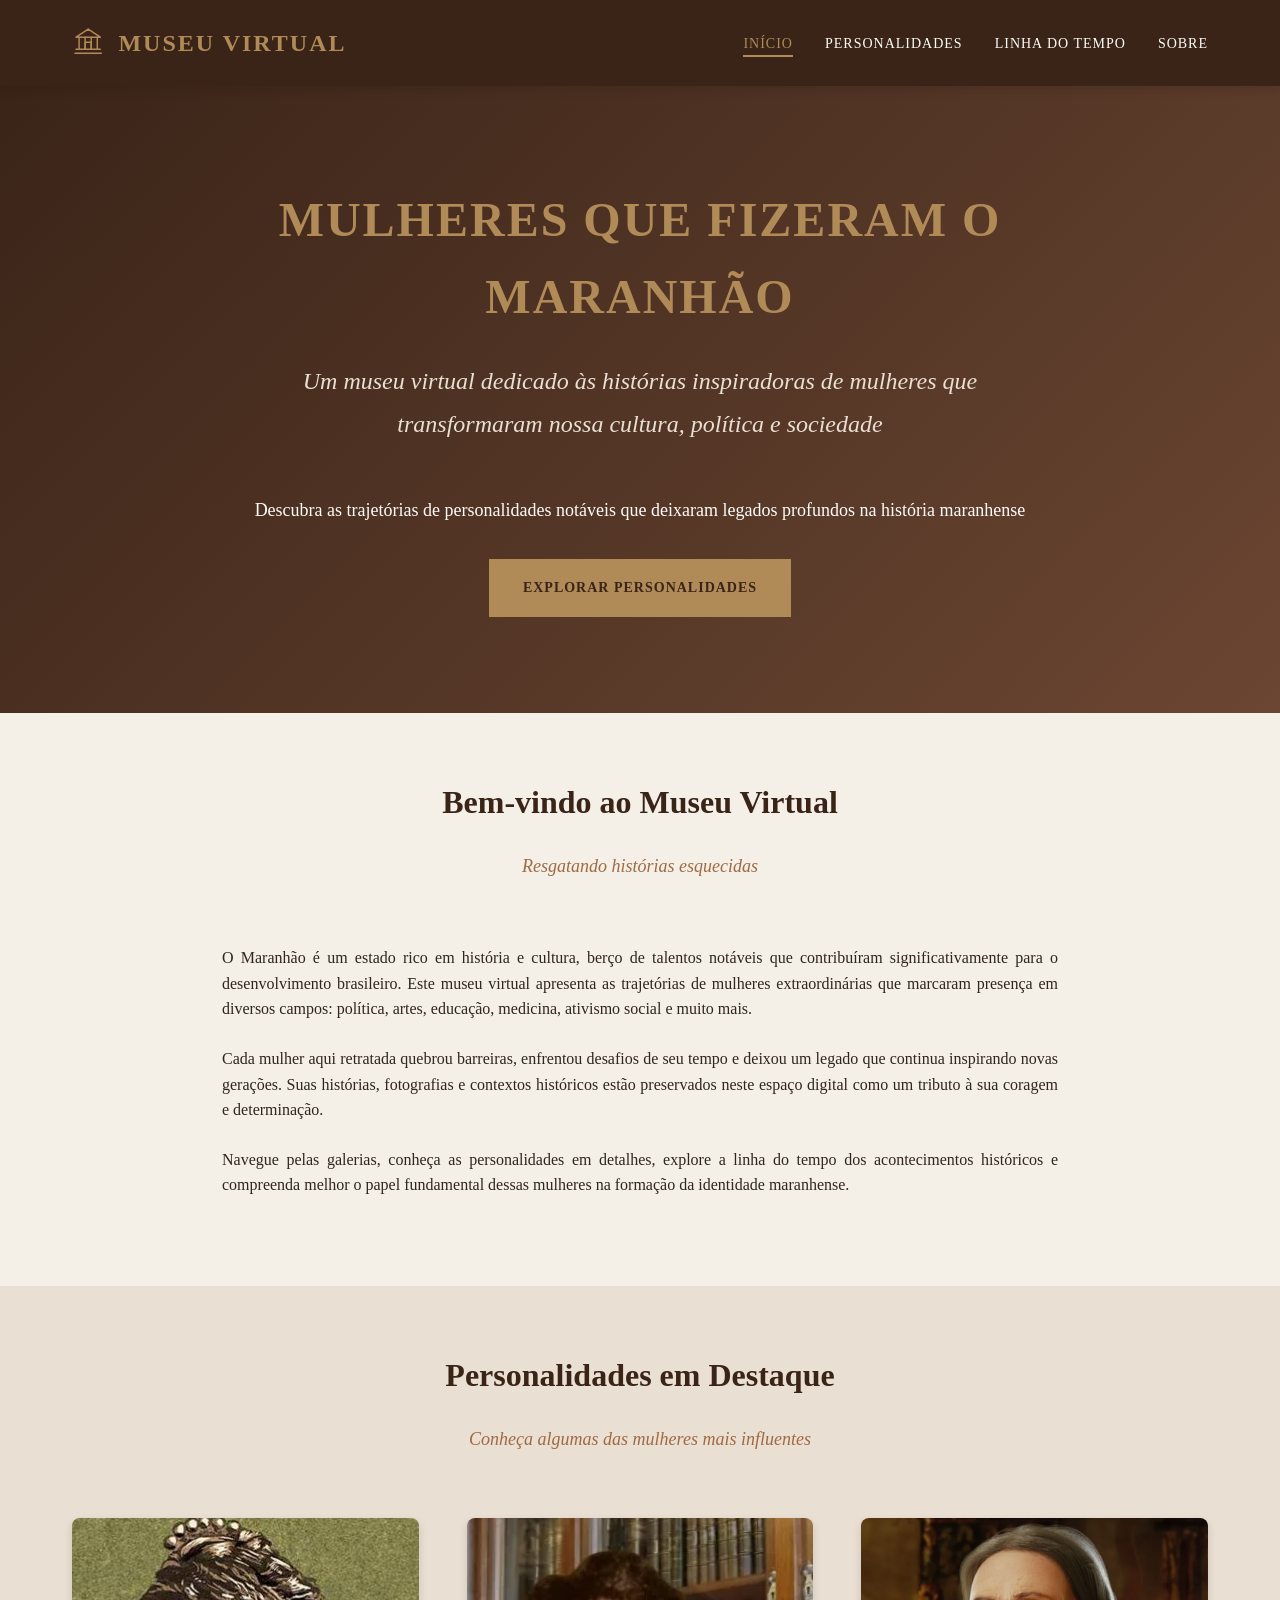
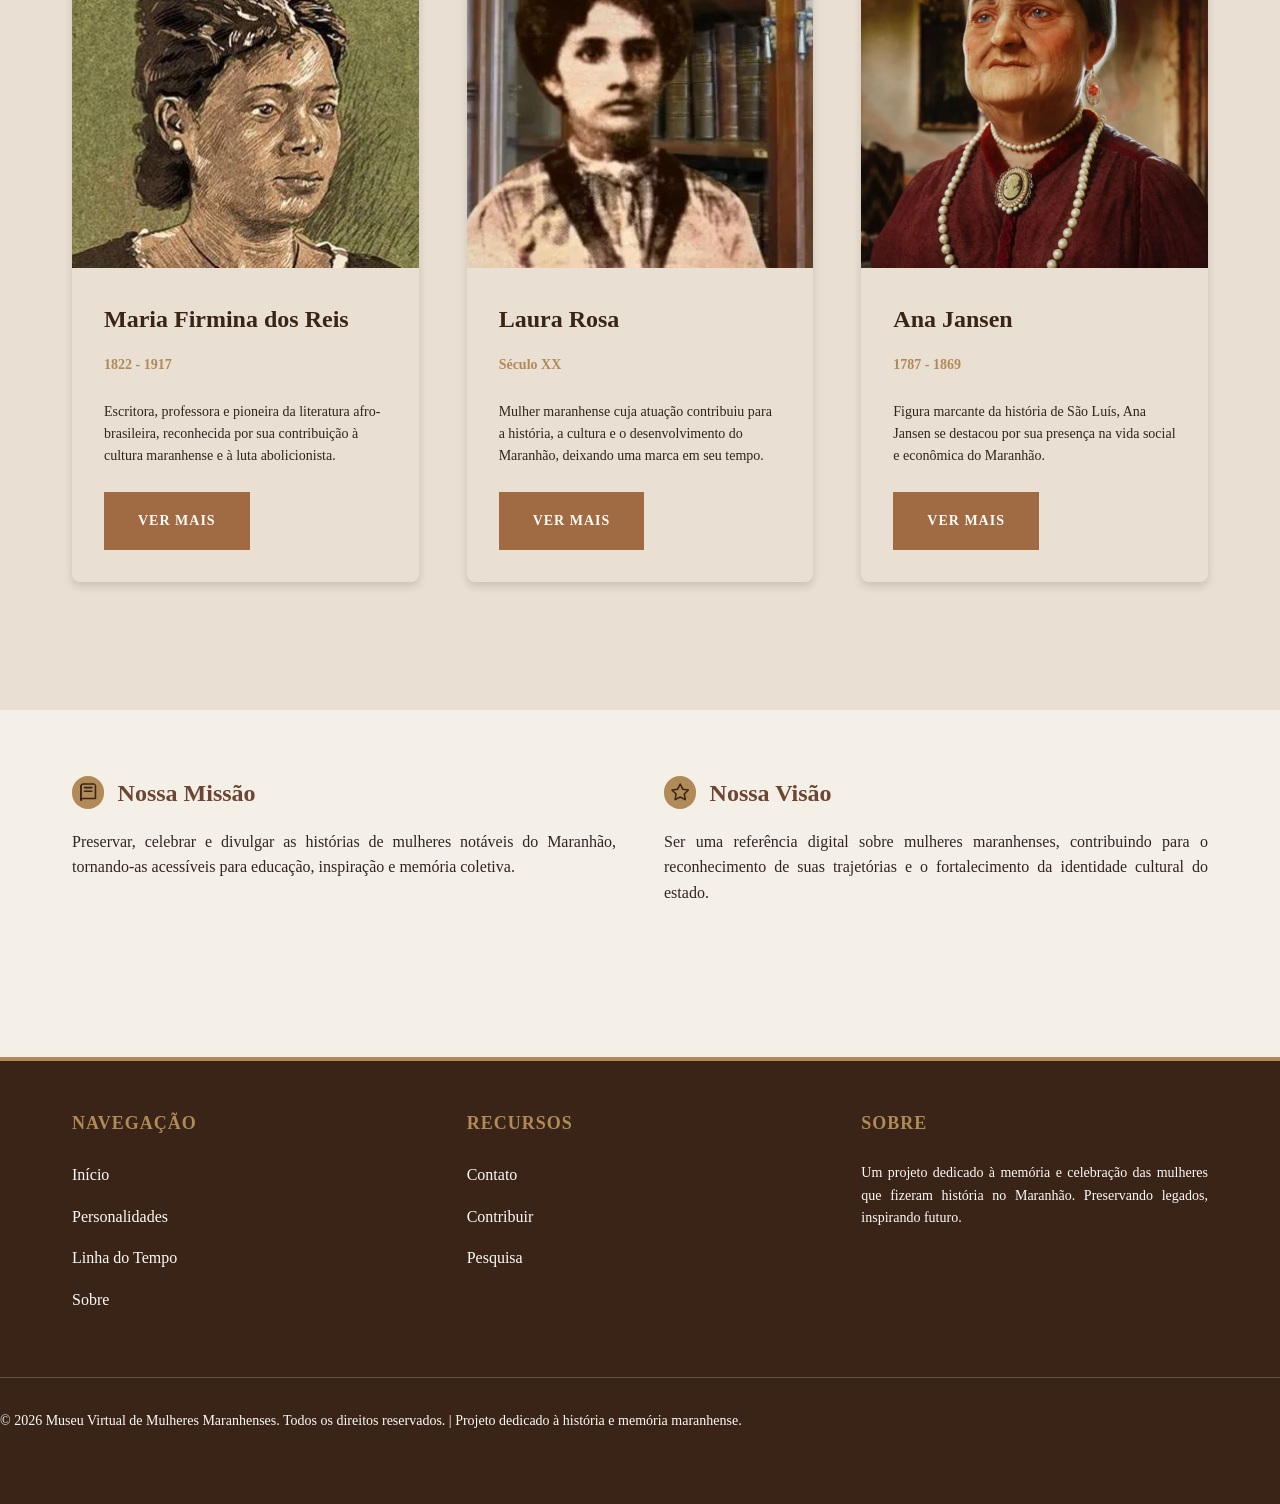
==== commit aad9d2ed: "att" ====
--- a/index.html
+++ b/index.html
@@ -151,7 +151,7 @@
             <div>
                 <h4>Recursos</h4>
                 <ul>
-                    <li><a href="#contato">Contato</a></li>
+                    <li><a href="https://wa.me/5599984065730?text=Ol%C3%A1%2C%20Desenvolvedor%21%20Vim%20do%20Museu%20Virtual." target="_blank" rel="noopener noreferrer">Contato</a></li>
                     <li><a href="#contribuir">Contribuir</a></li>
                     <li><a href="#pesquisa">Pesquisa</a></li>
                 </ul>
@@ -166,7 +166,7 @@
         </div>
         
         <div class="footer-bottom">
-            <p>&copy; 2024 Mulheres que Fizeram o Maranhão. Todos os direitos reservados. | Projeto dedicado à história e memória maranhense.</p>
+            <p> &copy; 2026 Museu Virtual de Mulheres Maranhenses. Todos os direitos reservados. | Projeto dedicado à história e memória maranhense.</p>
         </div>
     </footer>
     <script src="js/menu.js"></script>
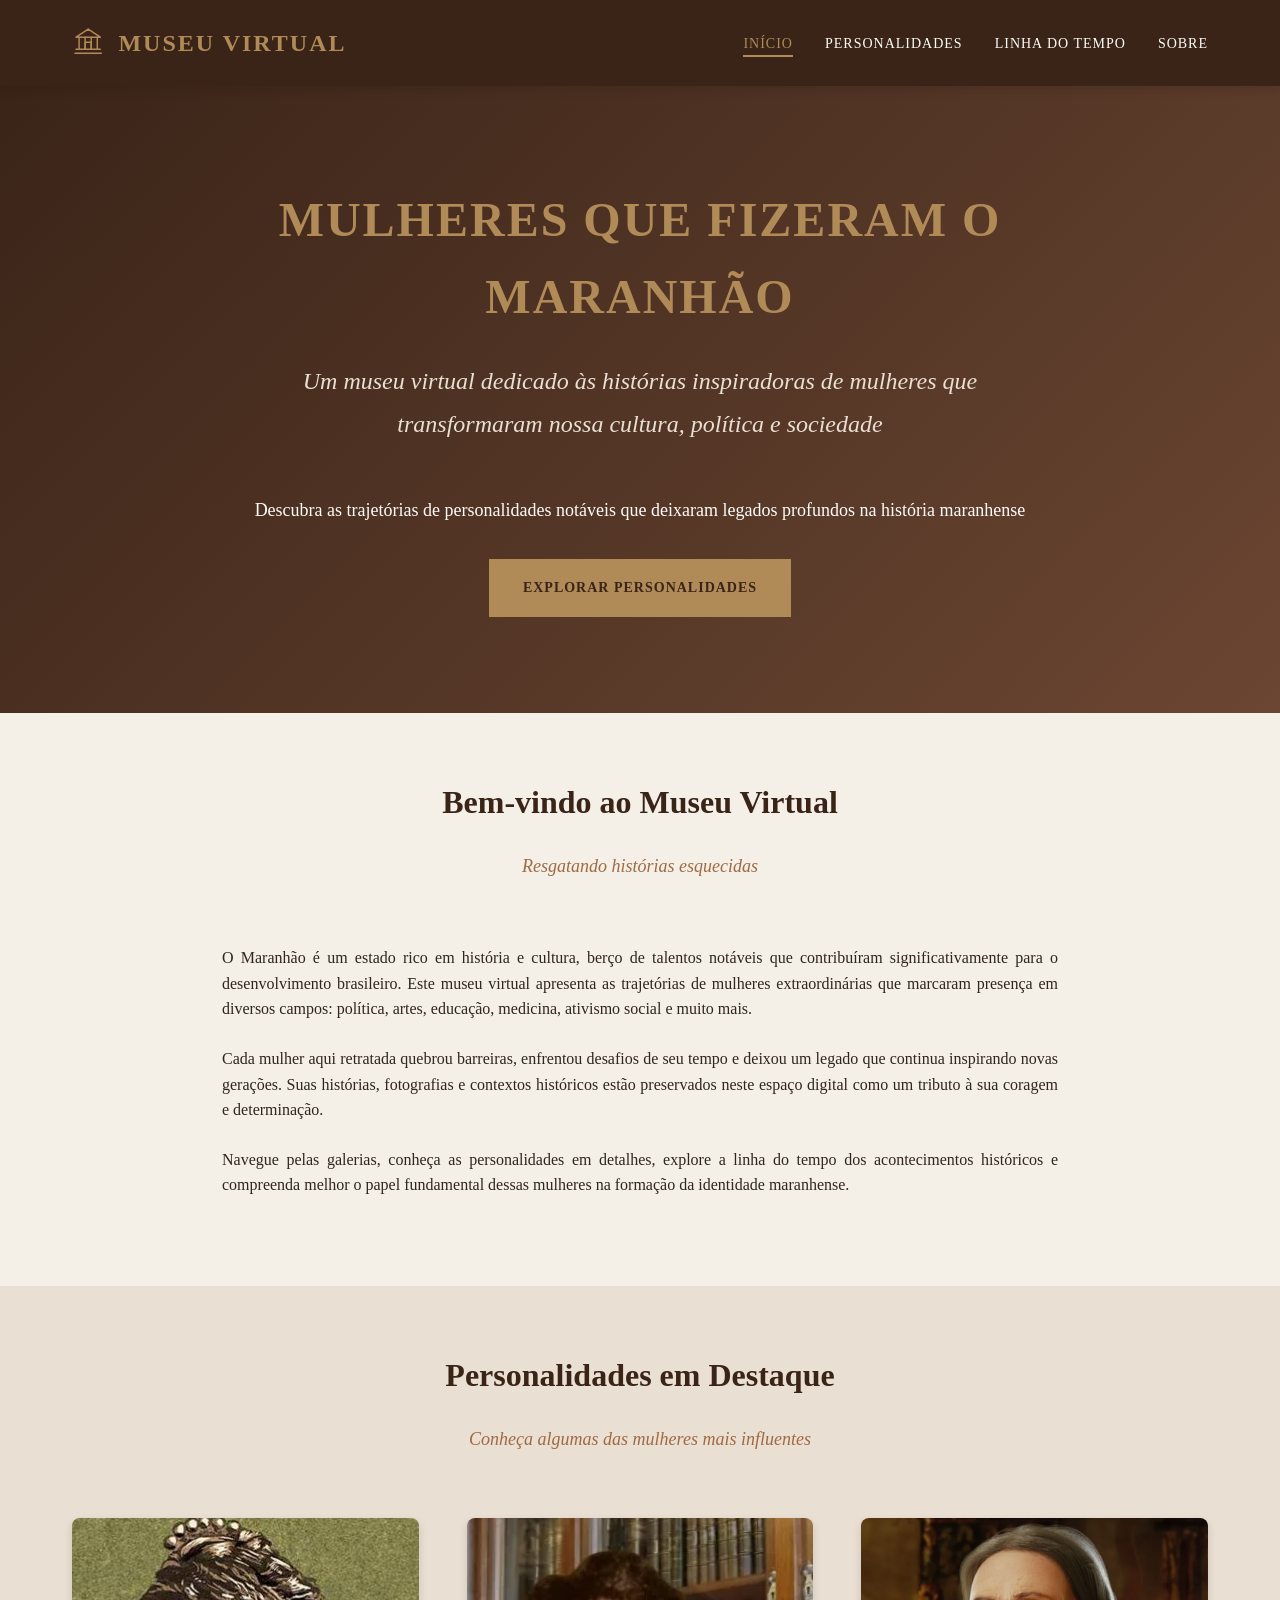
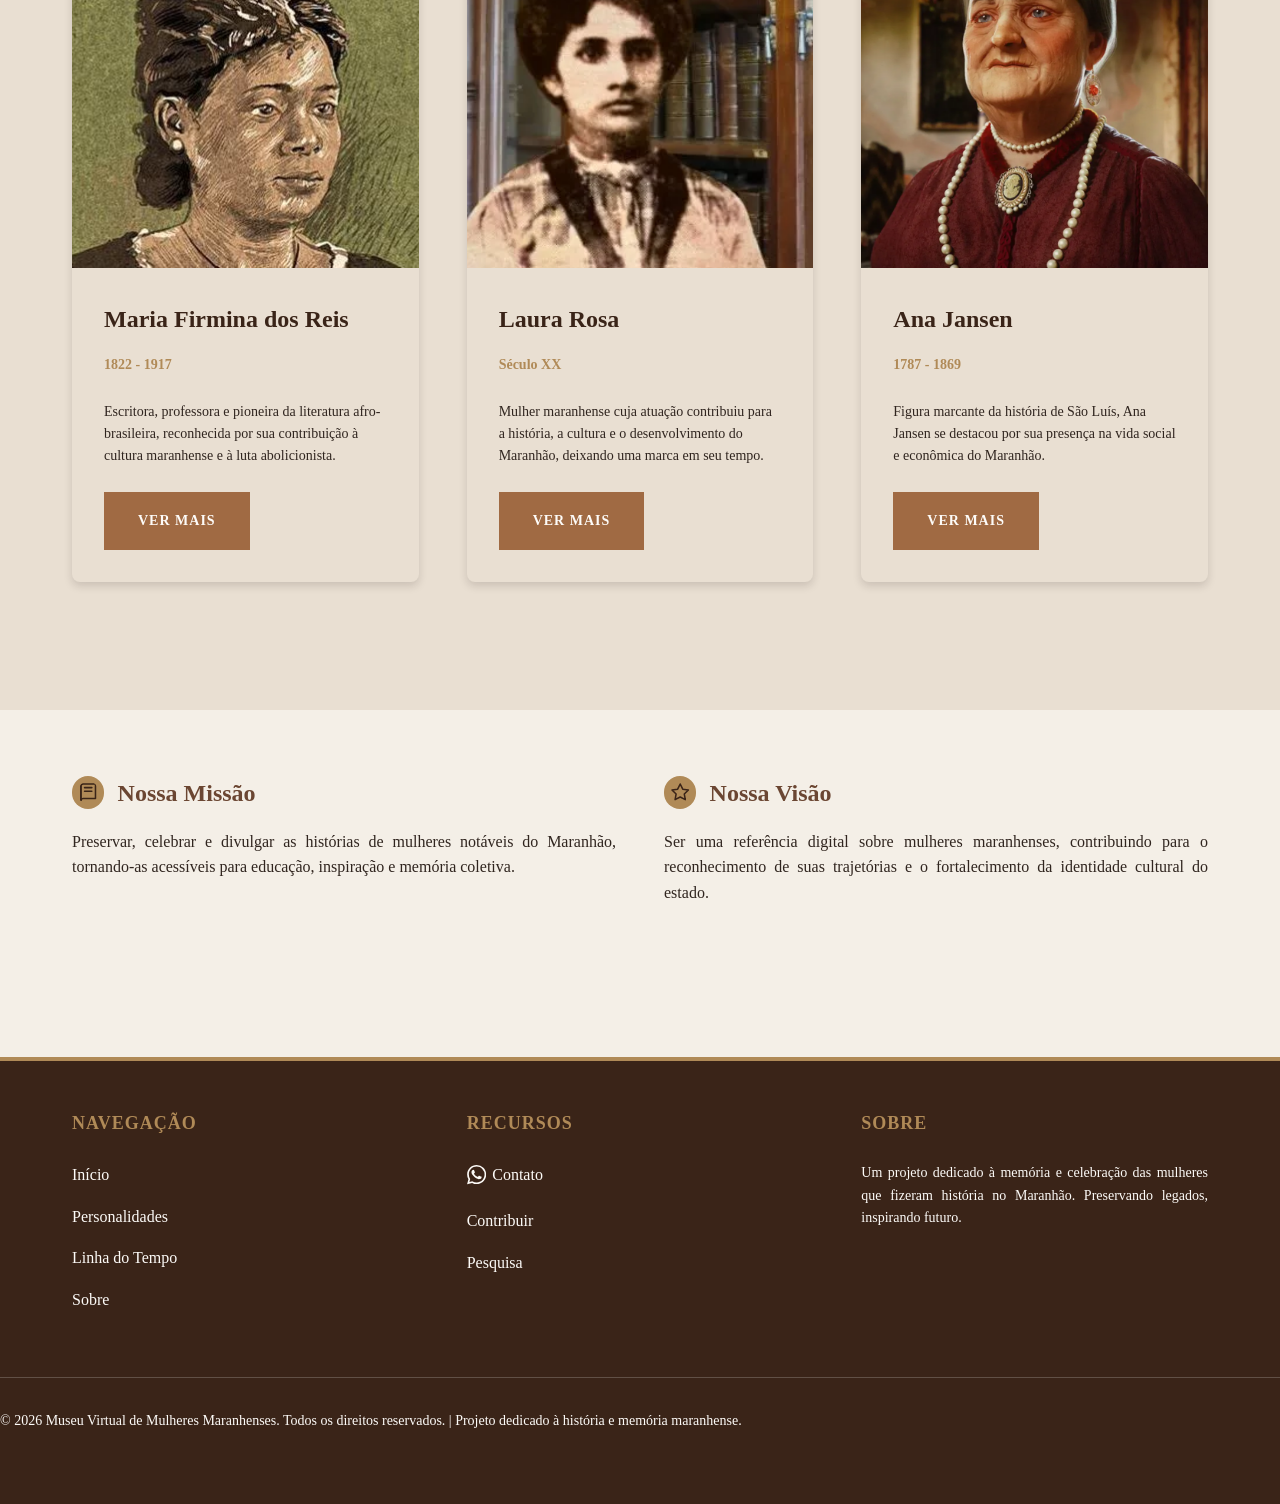
==== commit fb62763c: "att" ====
--- a/index.html
+++ b/index.html
@@ -4,6 +4,19 @@
     <meta charset="UTF-8">
     <meta name="viewport" content="width=device-width, initial-scale=1.0">
     <meta name="description" content="Mulheres que Fizeram o Maranhão - Um museu virtual dedicado às mulheres importantes da história maranhense.">
+    <meta name="keywords" content="mulheres maranhenses, história do Maranhão, cultura maranhense, Maria Firmina dos Reis">
+    <meta name="author" content="Museu Virtual de Mulheres Maranhenses">
+    <meta name="robots" content="index, follow">
+    <meta property="og:type" content="website">
+    <meta property="og:locale" content="pt_BR">
+    <meta property="og:title" content="Mulheres que Fizeram o Maranhão - Museu Virtual">
+    <meta property="og:description" content="Conheça as mulheres que transformaram a história, a cultura e a sociedade maranhense.">
+    <meta property="og:image" content="images/mulheres/mariafirmina.png">
+    <meta property="og:image:alt" content="Retrato de Maria Firmina dos Reis">
+    <meta name="twitter:card" content="summary_large_image">
+    <meta name="twitter:title" content="Mulheres que Fizeram o Maranhão">
+    <meta name="twitter:description" content="Um museu virtual dedicado às mulheres importantes da história maranhense.">
+    <meta name="twitter:image" content="images/mulheres/mariafirmina.png">
     <title>Mulheres que Fizeram o Maranhão - Museu Virtual</title>
     <link rel="stylesheet" href="css/style.css">
 </head>
@@ -151,7 +164,7 @@
             <div>
                 <h4>Recursos</h4>
                 <ul>
-                    <li><a href="https://wa.me/5599984065730?text=Ol%C3%A1%2C%20Desenvolvedor%21%20Vim%20do%20Museu%20Virtual." target="_blank" rel="noopener noreferrer">Contato</a></li>
+                    <li><a class="whatsapp-link" href="https://wa.me/5599984065730?text=Ol%C3%A1%2C%20Desenvolvedor%21%20Vim%20do%20Museu%20Virtual." target="_blank" rel="noopener noreferrer" aria-label="Entrar em contato pelo WhatsApp"><svg class="whatsapp-icon" viewBox="0 0 24 24" aria-hidden="true"><path d="M20.5 3.5A11.8 11.8 0 0 0 12.1 0C5.5 0 .2 5.3.2 11.9c0 2.1.5 4.1 1.6 5.9L.1 24l6.3-1.6a11.8 11.8 0 0 0 5.7 1.5h.1c6.5 0 11.8-5.3 11.8-11.9 0-3.2-1.3-6.2-3.5-8.5ZM12.2 21.9h-.1a9.9 9.9 0 0 1-5-1.4l-.4-.2-3.7.9 1-3.6-.2-.4a9.9 9.9 0 0 1-1.5-5.3C2.3 6.4 6.7 2 12.1 2c2.6 0 5.1 1 7 2.9a9.9 9.9 0 0 1 2.9 7c0 5.5-4.4 10-9.8 10Zm5.4-7.5c-.3-.1-1.8-.9-2.1-1s-.5-.1-.7.1c-.2.3-.8 1-1 1.2-.2.2-.4.2-.7.1-1.8-.9-3-1.6-4.2-3.6-.3-.5.3-.5.9-1.7.1-.2.1-.4 0-.6-.1-.1-.7-1.7-.9-2.3-.2-.6-.5-.5-.7-.5h-.6c-.2 0-.6.1-.9.4-.3.3-1.1 1-1.1 2.5s1.1 2.9 1.3 3.1c.2.2 2.2 3.4 5.3 4.7 2 .9 2.8 1 3.8.8.6-.1 1.8-.7 2-1.4.3-.7.3-1.3.2-1.4-.1-.1-.3-.2-.6-.3Z"/></svg>Contato</a></li>
                     <li><a href="#contribuir">Contribuir</a></li>
                     <li><a href="#pesquisa">Pesquisa</a></li>
                 </ul>
--- a/css/style.css
+++ b/css/style.css
@@ -108,6 +108,19 @@
 a:hover {
   color: var(--color-gold);
   border-bottom: 1px solid var(--color-gold);
+}
+
+.whatsapp-link {
+  display: inline-flex;
+  align-items: center;
+  gap: 0.4rem;
+}
+
+.whatsapp-icon {
+  width: 1.2em;
+  height: 1.2em;
+  fill: currentColor;
+  flex: 0 0 auto;
 }
 
 /* ====================================
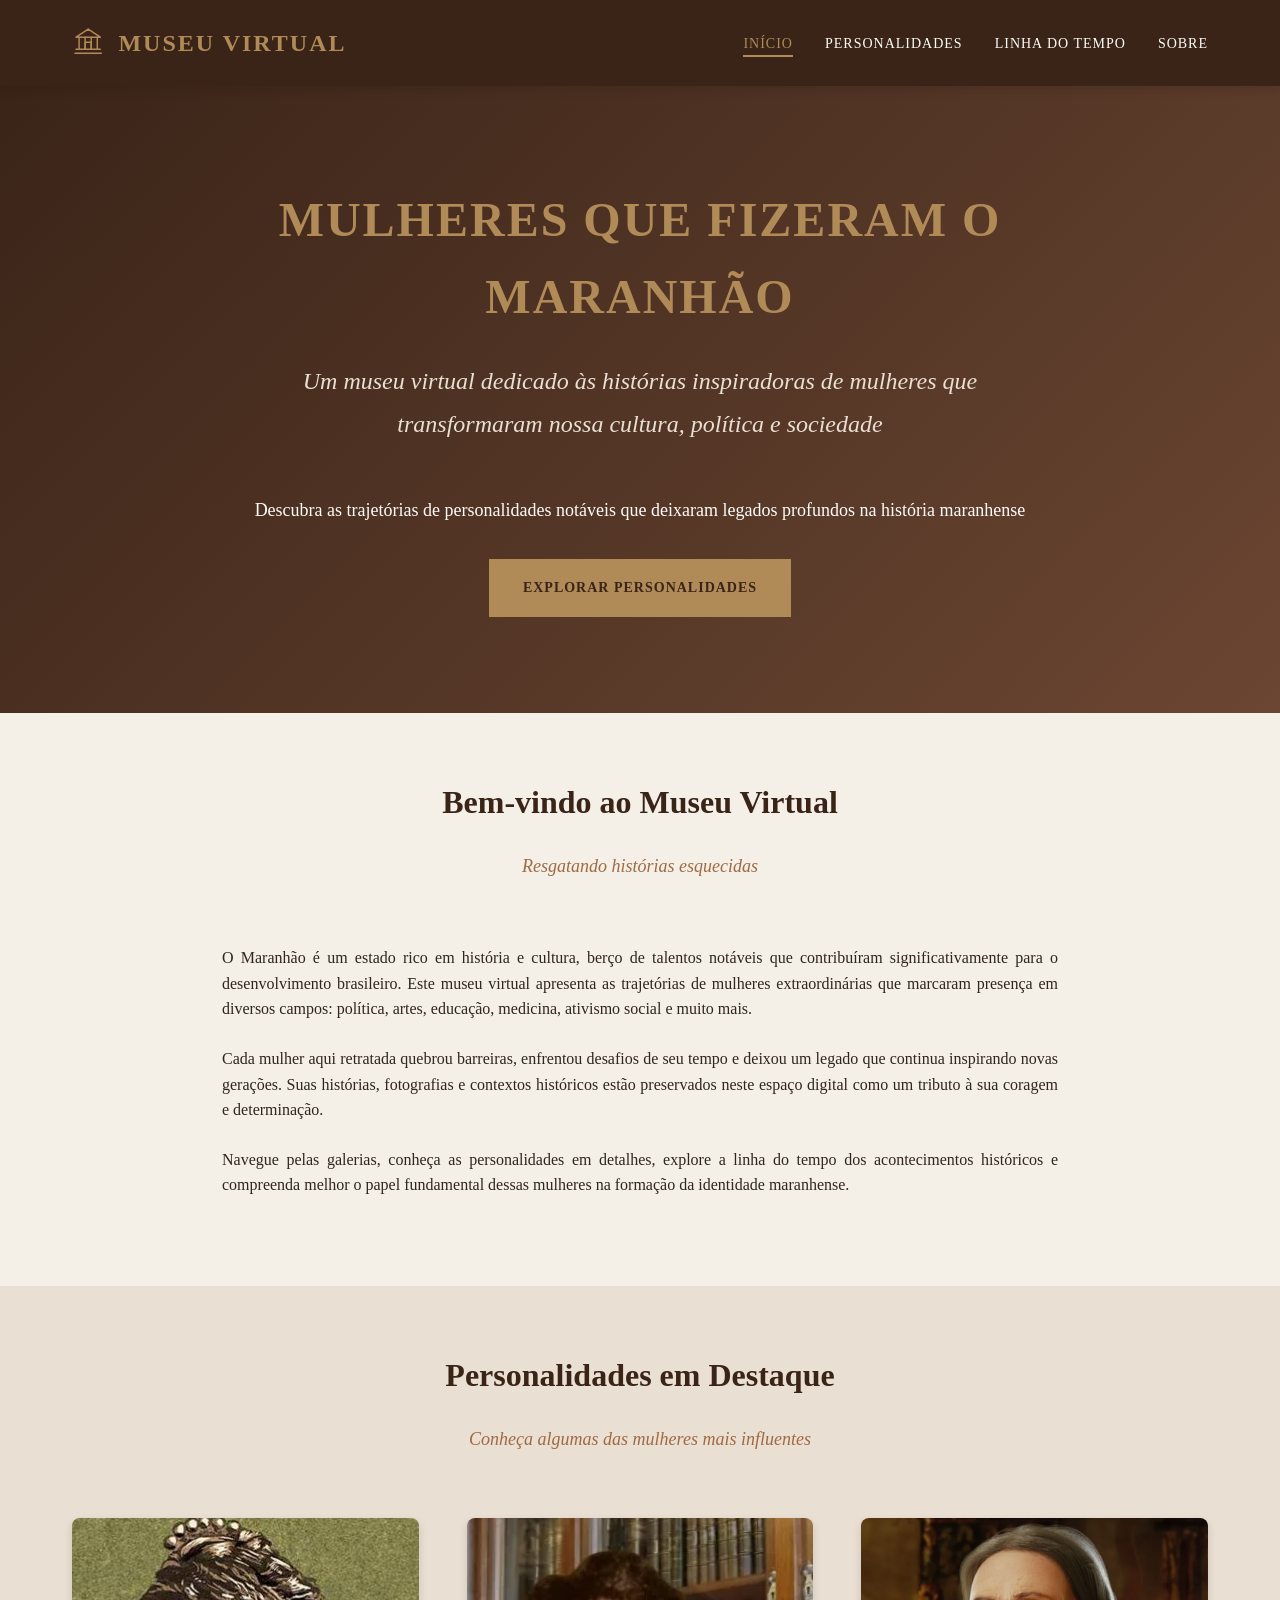
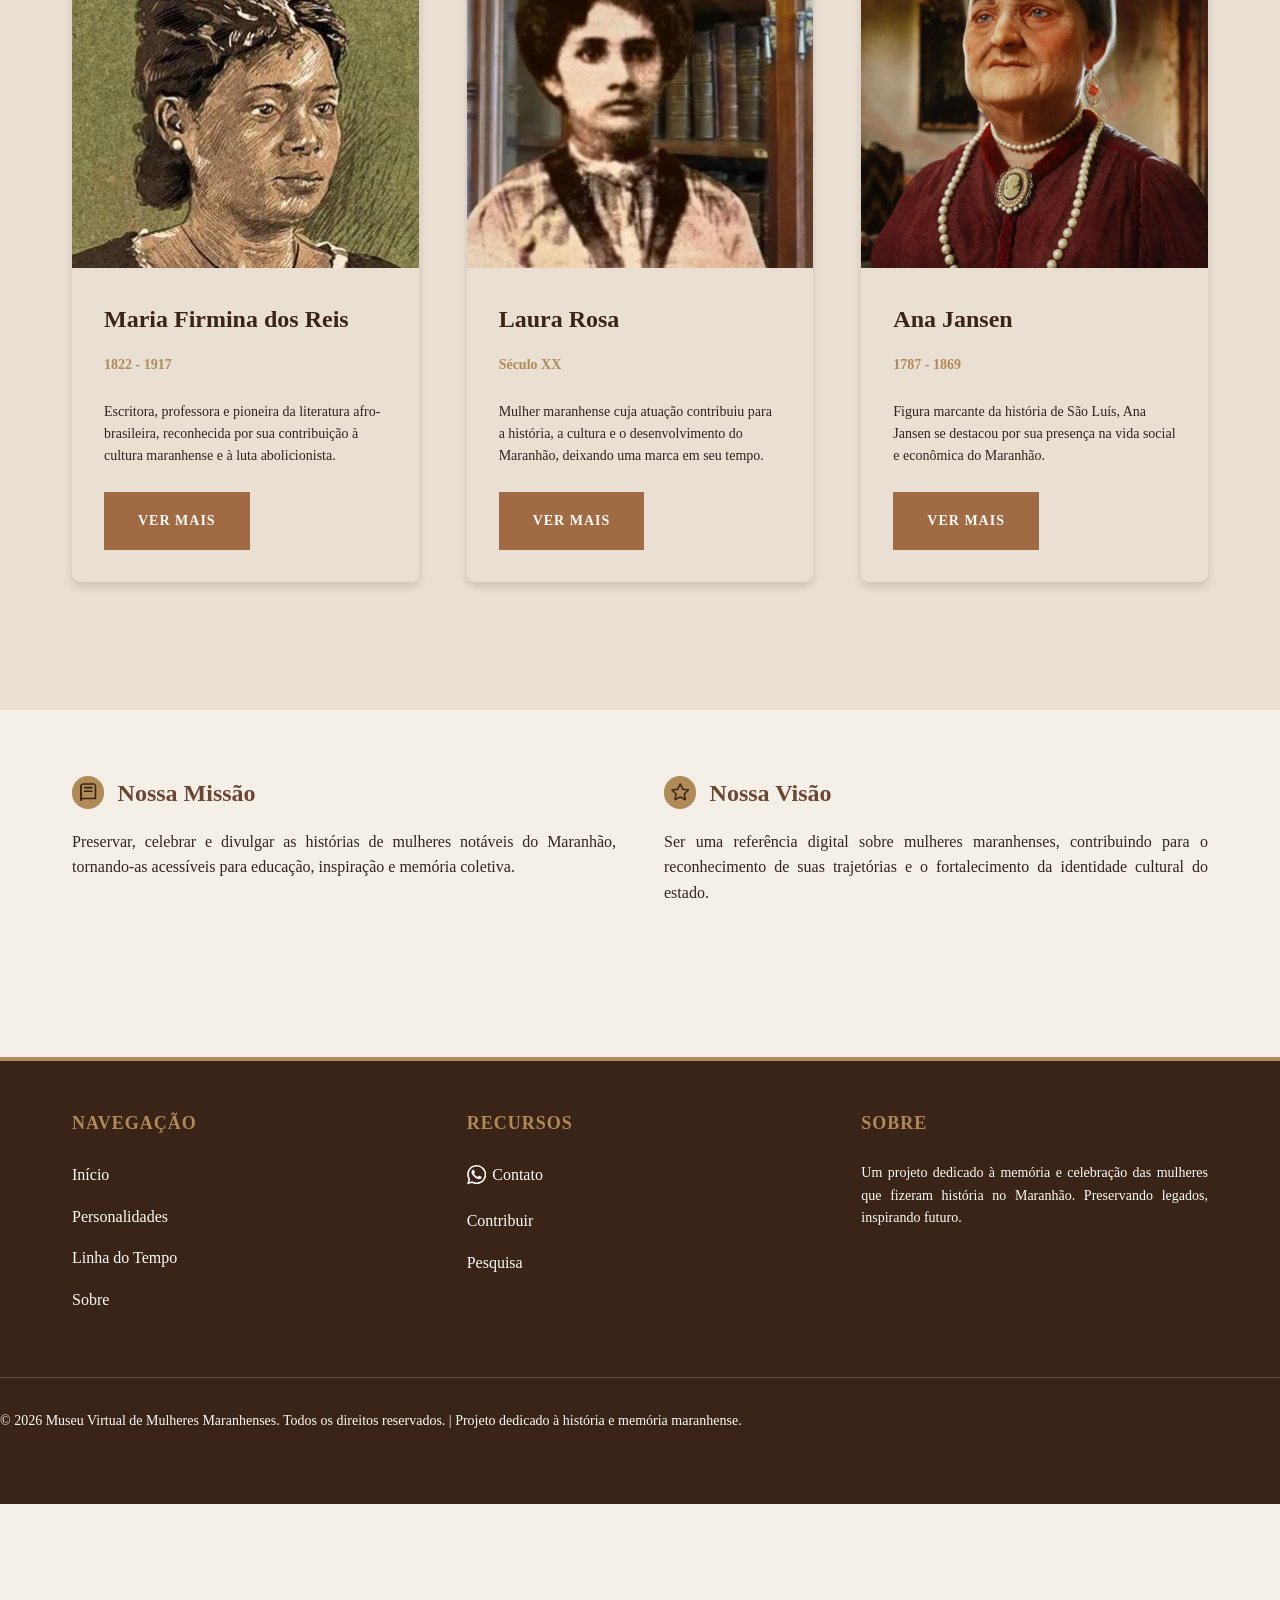
==== commit 768836c0: "links universais" ====
--- a/index.html
+++ b/index.html
@@ -33,10 +33,10 @@
                 </button>
                 <nav id="site-navigation">
                     <ul>
-                        <li><a href="index.html" class="active">Início</a></li>
-                        <li><a href="mulheres.html">Personalidades</a></li>
-                        <li><a href="timeline.html">Linha do Tempo</a></li>
-                        <li><a href="sobre.html">Sobre</a></li>
+                        <li><a href="index" class="active">Início</a></li>
+                        <li><a href="mulheres">Personalidades</a></li>
+                        <li><a href="timeline">Linha do Tempo</a></li>
+                        <li><a href="sobre">Sobre</a></li>
                     </ul>
                 </nav>
             </div>
@@ -50,7 +50,7 @@
             <p class="subtitle">Um museu virtual dedicado às histórias inspiradoras de mulheres que transformaram nossa cultura, política e sociedade</p>
             <p>Descubra as trajetórias de personalidades notáveis que deixaram legados profundos na história maranhense</p>
             <div style="margin-top: var(--spacing-lg);">
-                <a href="mulheres.html" class="btn">Explorar Personalidades</a>
+                <a href="mulheres" class="btn">Explorar Personalidades</a>
             </div>
         </div>
     </section>
@@ -154,10 +154,10 @@
             <div>
                 <h4>Navegação</h4>
                 <ul>
-                    <li><a href="index.html">Início</a></li>
-                    <li><a href="mulheres.html">Personalidades</a></li>
-                    <li><a href="timeline.html">Linha do Tempo</a></li>
-                    <li><a href="sobre.html">Sobre</a></li>
+                    <li><a href="index">Início</a></li>
+                    <li><a href="mulheres">Personalidades</a></li>
+                    <li><a href="timeline">Linha do Tempo</a></li>
+                    <li><a href="sobre">Sobre</a></li>
                 </ul>
             </div>
             
--- a/css/style.css
+++ b/css/style.css
@@ -34,6 +34,7 @@
   --shadow-md: 0 4px 8px rgba(33, 23, 17, 0.15);
   --shadow-lg: 0 8px 16px rgba(33, 23, 17, 0.2);
   --transition-smooth: all 0.3s ease-in-out;
+  --transition-page: 0.45s cubic-bezier(0.22, 1, 0.36, 1);
 }
 
 /* ====================================
@@ -56,6 +57,37 @@
   color: var(--color-text);
   background-color: var(--color-background);
   overflow-x: hidden;
+  opacity: 0;
+  transform: translateY(12px);
+  transition: opacity var(--transition-page), transform var(--transition-page);
+}
+
+body.is-ready {
+  opacity: 1;
+  transform: translateY(0);
+}
+
+body.page-transitioning {
+  opacity: 0.22;
+  transform: translateY(-8px) scale(0.985);
+}
+
+.page-transition-overlay {
+  position: fixed;
+  inset: 0;
+  z-index: 1200;
+  pointer-events: none;
+  background: linear-gradient(135deg, rgba(58, 36, 24, 0.96), rgba(160, 106, 67, 0.8));
+  opacity: 0;
+  visibility: hidden;
+  transform: translateY(100%);
+  transition: transform 0.48s cubic-bezier(0.22, 1, 0.36, 1), opacity 0.24s ease, visibility 0.24s ease;
+}
+
+body.page-transitioning .page-transition-overlay {
+  opacity: 1;
+  visibility: visible;
+  transform: translateY(0);
 }
 
 /* ====================================
